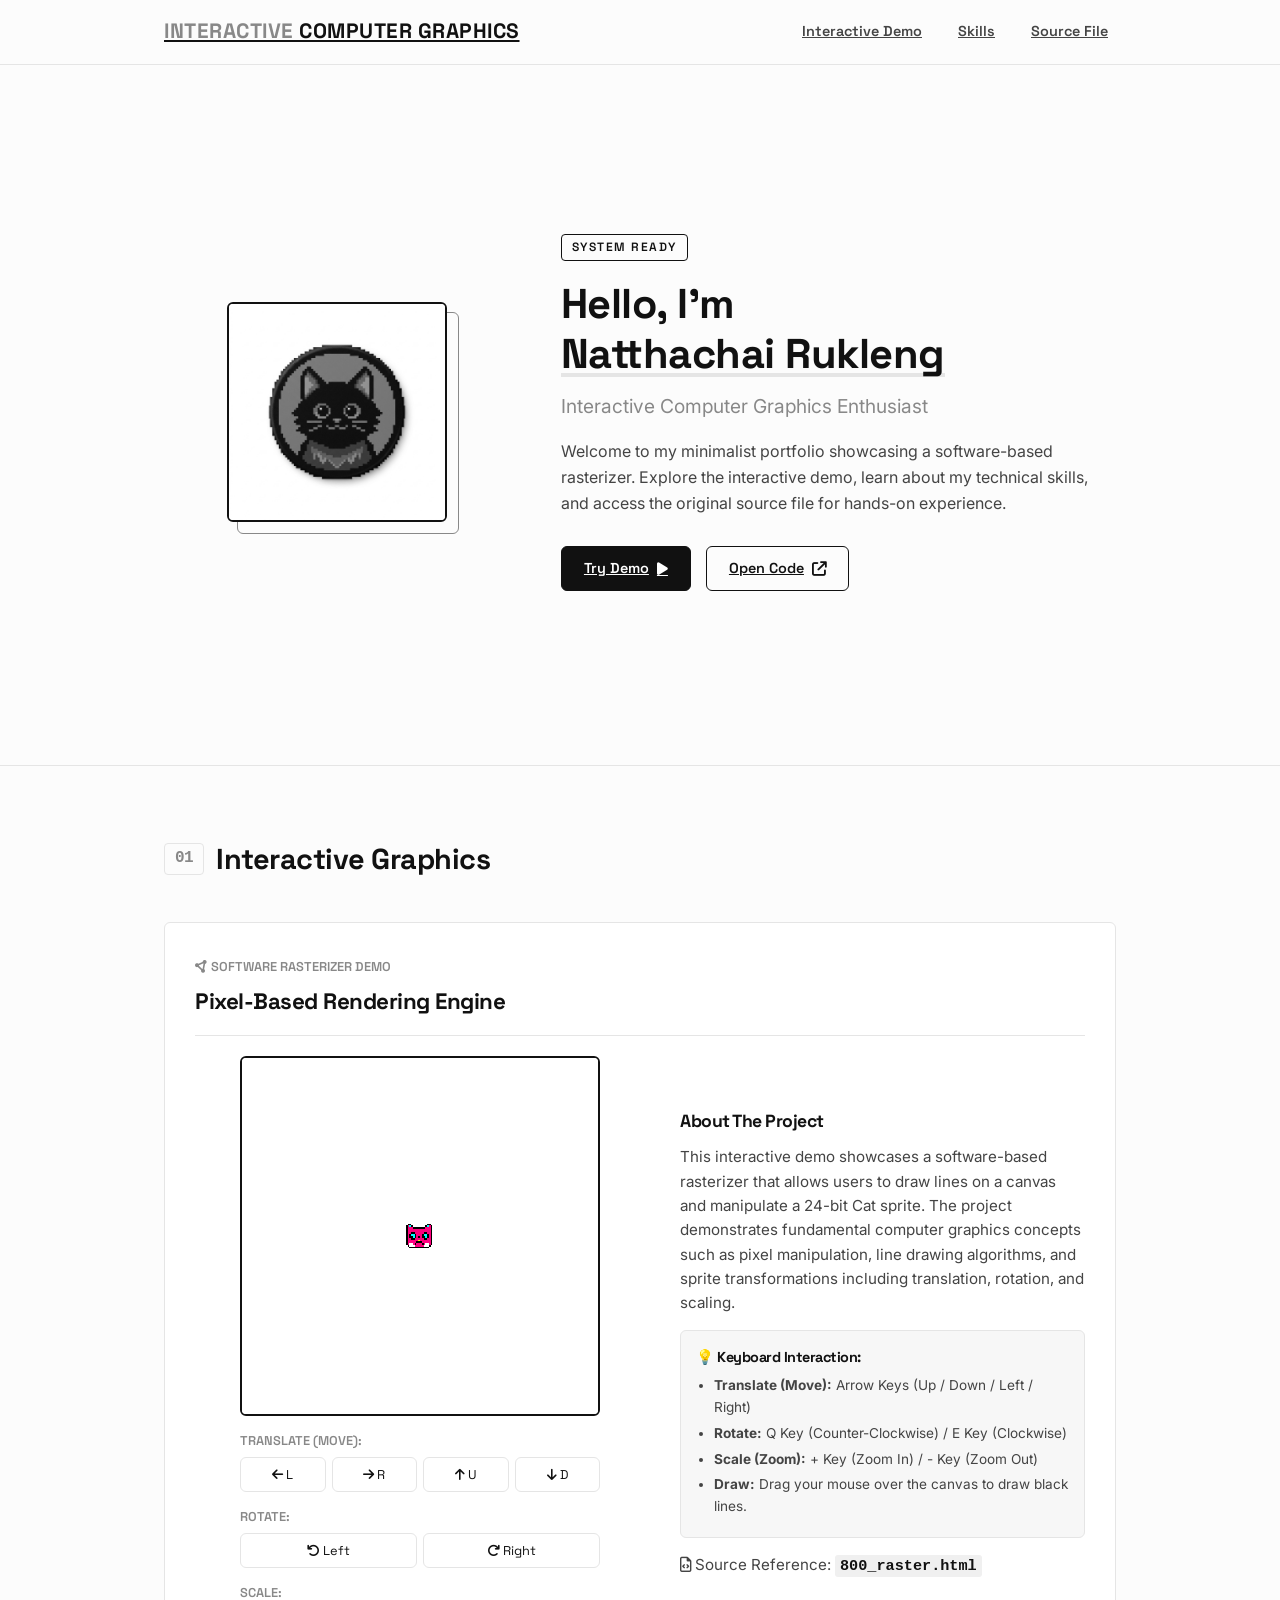
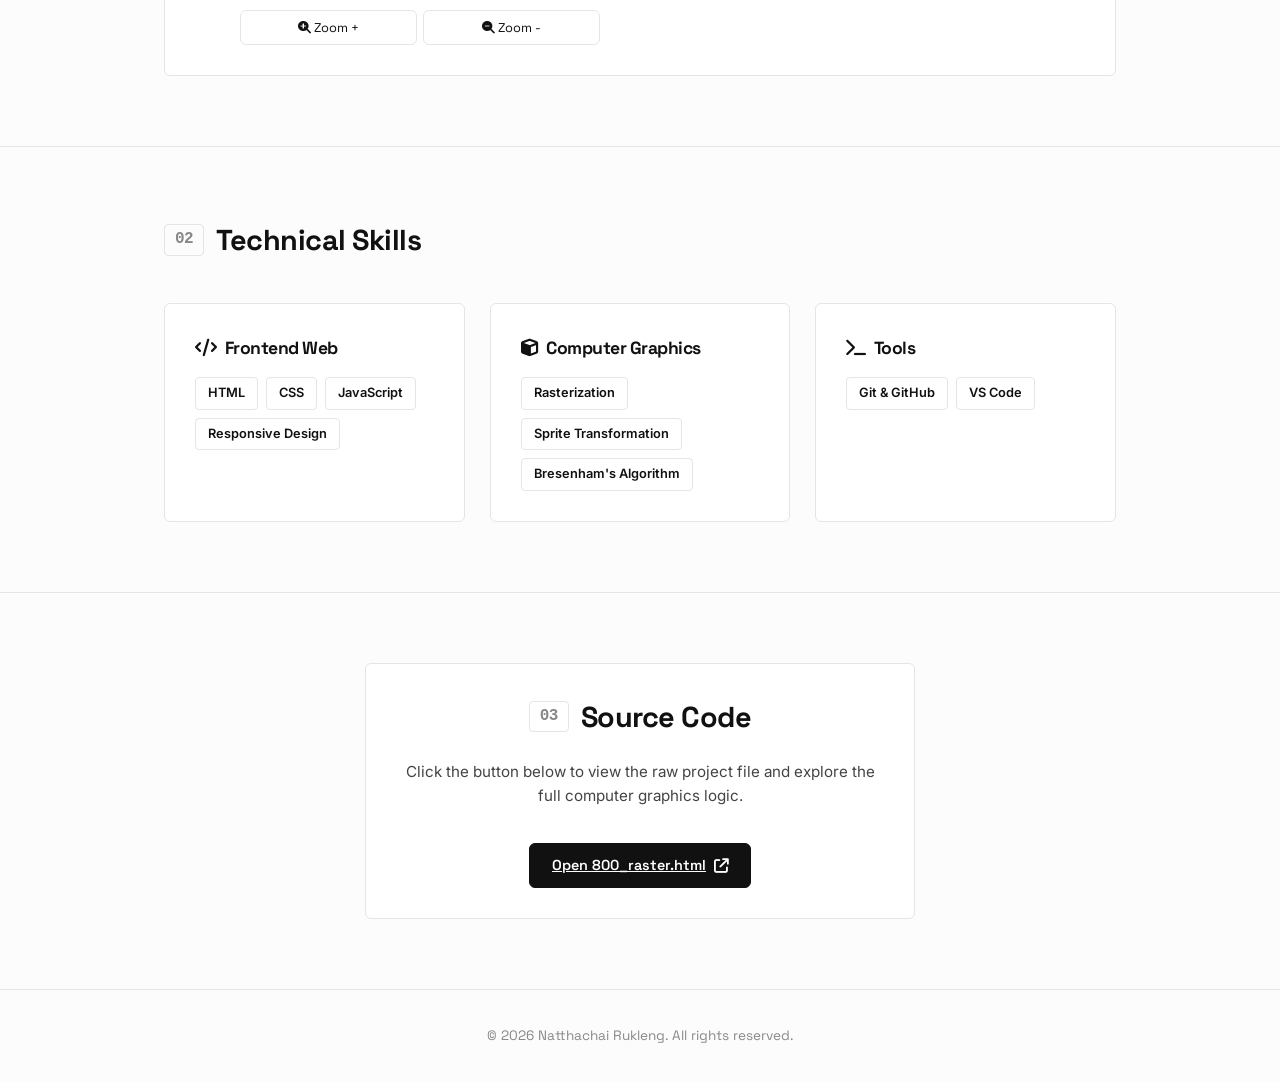
==== index.html @ 06fb6799 "Add files via upload" ====
<!DOCTYPE html>
<html lang="en">
<head>
    <meta charset="UTF-8">
    <meta name="viewport" content="width=device-width, initial-scale=1.0">
    <title>Minimalist Graphics Showcase</title>
    
    <!-- 1. ดึงฟอนต์สไตล์โมเดิร์น เรียบหรู (Space Grotesk และ Inter) -->
    <link rel="preconnect" href="https://fonts.googleapis.com">
    <link rel="preconnect" href="https://fonts.gstatic.com" crossorigin>
    <link href="https://fonts.googleapis.com/css2?family=Space+Grotesk:wght@400;600;700&family=Inter:wght@300;400;600&display=swap" rel="stylesheet">
    
    <!-- 2. ดึงไอคอนจาก Font Awesome -->
    <link rel="stylesheet" href="https://cdnjs.cloudflare.com/ajax/libs/font-awesome/6.4.0/css/all.min.css">
    
    <!-- 3. เชื่อมโยงไฟล์ตกแต่งหน้าตา (style.css) -->
    <link rel="stylesheet" href="style.css">
</head>
<body>

    <!-- ==========================================
         เมนูบาร์ด้านบน (Navigation Bar - สไตล์มินิมอลโมโนโทน)
         ========================================== -->
    <header class="navbar">
        <div class="nav-container">
            <a href="#" class="logo"><span class="logo-accent">INTERACTIVE </span>COMPUTER GRAPHICS</a>
            <nav class="nav-links">
                <a href="#showcase">Interactive Demo</a>
                <a href="#skills">Skills</a>
                <a href="#project-source">Source File</a>
            </nav>
        </div>
    </header>

    <!-- ==========================================
         ส่วนแนะนำตัว (Hero Section - สไตล์โมโนโทนคลีน)
         ========================================== -->
    <section class="hero-section">
        <div class="hero-container">
            <!-- ส่วนรูปภาพโปรไฟล์แมวดำ -->
            <div class="hero-image-wrapper">
                <img src="avatar.jpg" alt="Black Cat Profile Avatar" class="hero-avatar">
                <div class="avatar-ring"></div>
            </div>
            
            <!-- ข้อความแนะนำตัวภาษาอังกฤษ -->
            <div class="hero-content">
                <span class="hero-tag">System Ready</span>
                <h1 class="hero-title">Hello, I'm <span class="text-highlight">Natthachai Rukleng</span></h1>
                <p class="hero-subtitle">Interactive Computer Graphics Enthusiast</p>
                <p class="hero-desc">
                    Welcome to my minimalist portfolio showcasing a software-based rasterizer. Explore the interactive demo, learn about my technical skills, and access the original source file for hands-on experience.
                </p>
                <div class="hero-actions">
                    <a href="#showcase" class="btn btn-primary">Try Demo <i class="fa-solid fa-play"></i></a>
                    <!-- ปุ่มกดเปิดโค้ดดิบ 800_raster.html -->
                    <a href="800_raster.html" target="_blank" class="btn btn-secondary">Open Code <i class="fa-solid fa-arrow-up-right-from-square"></i></a>
                </div>
            </div>
        </div>
    </section>

    <!-- ==========================================
         ส่วนโชว์เคสโปรเจกต์ (Showcase Section)
         * แสดงเดโมและการควมคุมวาดเส้น/หมุนขยายแมว *
         ========================================== -->
    <section id="showcase" class="section border-top">
        <div class="container">
            <h2 class="section-title"><span class="number-badge">01</span> Interactive Graphics</h2>
            
            <div class="showcase-container card-monotone">
                <div class="showcase-header">
                    <span class="showcase-badge"><i class="fa-solid fa-circle-nodes"></i> Software Rasterizer Demo</span>
                    <h3 class="showcase-title">Pixel-Based Rendering Engine</h3>
                </div>
                
                <div class="showcase-grid">
                    <!-- แคนวาสแสดงผลการวาด -->
                    <div class="canvas-wrapper">
                        <canvas id="showcase-canvas" width="200" height="200"></canvas>
                        
                        <!-- แถบปุ่มควบคุมการทำงาน (Translate, Rotate, Scale) -->
                        <div class="canvas-controls">
                            <!-- ปุ่มการทำ Translation (เคลื่อนย้าย X, Y) -->
                            <div class="control-group">
                                <span class="control-label">Translate (Move):</span>
                                <div class="btn-row">
                                    <button id="btn-move-left" class="btn-control" title="Move Left"><i class="fa-solid fa-arrow-left"></i> L</button>
                                    <button id="btn-move-right" class="btn-control" title="Move Right"><i class="fa-solid fa-arrow-right"></i> R</button>
                                    <button id="btn-move-up" class="btn-control" title="Move Up"><i class="fa-solid fa-arrow-up"></i> U</button>
                                    <button id="btn-move-down" class="btn-control" title="Move Down"><i class="fa-solid fa-arrow-down"></i> D</button>
                                </div>
                            </div>
                            
                            <!-- ปุ่มการทำ Rotation (หมุน) -->
                            <div class="control-group">
                                <span class="control-label">Rotate:</span>
                                <div class="btn-row">
                                    <button id="btn-rotate-left" class="btn-control" title="Rotate Left"><i class="fa-solid fa-arrow-rotate-left"></i> Left</button>
                                    <button id="btn-rotate-right" class="btn-control" title="Rotate Right"><i class="fa-solid fa-arrow-rotate-right"></i> Right</button>
                                </div>
                            </div>
                            
                            <!-- ปุ่มการทำ Scaling (ย่อ-ขยาย) -->
                            <div class="control-group">
                                <span class="control-label">Scale:</span>
                                <div class="btn-row">
                                    <button id="btn-zoom-in" class="btn-control" title="Zoom In"><i class="fa-solid fa-magnifying-glass-plus"></i> Zoom +</button>
                                    <button id="btn-zoom-out" class="btn-control" title="Zoom Out"><i class="fa-solid fa-magnifying-glass-minus"></i> Zoom -</button>
                                </div>
                            </div>
                        </div>
                    </div>
                    
                    <!-- ส่วนอธิบายข้อมูลทางเทคนิคภาษาอังกฤษ -->
                    <div class="showcase-info">
                        <h4>About The Project</h4>
                        <p>
                            This interactive demo showcases a software-based rasterizer that allows users to draw lines on a canvas and manipulate a 24-bit Cat sprite. The project demonstrates fundamental computer graphics concepts such as pixel manipulation, line drawing algorithms, and sprite transformations including translation, rotation, and scaling.
                        </p>
                        
                        <div class="control-instructions card-instructions">
                            <h5>💡 Keyboard Interaction:</h5>
                            <ul>
                                <li><strong>Translate (Move):</strong> Arrow Keys (Up / Down / Left / Right)</li>
                                <li><strong>Rotate:</strong> Q Key (Counter-Clockwise) / E Key (Clockwise)</li>
                                <li><strong>Scale (Zoom):</strong> + Key (Zoom In) / - Key (Zoom Out)</li>
                                <li><strong>Draw:</strong> Drag your mouse over the canvas to draw black lines.</li>
                            </ul>
                        </div>
                        
                        <div class="file-reference">
                            <p><i class="fa-regular fa-file-code"></i> Source Reference: <code>800_raster.html</code></p>
                        </div>
                    </div>
                </div>
            </div>
        </div>
    </section>

    <!-- ==========================================
         ส่วนรายการทักษะกราฟิกและฟรอนต์เอนด์ (Skills Section)
         ========================================== -->
    <section id="skills" class="section border-top">
        <div class="container">
            <h2 class="section-title"><span class="number-badge">02</span> Technical Skills</h2>
            <div class="skills-grid">
                
                <div class="skills-category card-monotone">
                    <h3 class="category-title"><i class="fa-solid fa-code"></i> Frontend Web</h3>
                    <div class="tags-container">
                        <span class="tag">HTML</span>
                        <span class="tag">CSS</span>
                        <span class="tag">JavaScript</span>
                        <span class="tag">Responsive Design</span>
                    </div>
                </div>
                
                <div class="skills-category card-monotone">
                    <h3 class="category-title"><i class="fa-solid fa-cube"></i> Computer Graphics</h3>
                    <div class="tags-container">
                        <span class="tag">Rasterization</span>
                        <span class="tag">Sprite Transformation</span>
                        <span class="tag">Bresenham's Algorithm</span>
                    </div>
                </div>
                
                <div class="skills-category card-monotone">
                    <h3 class="category-title"><i class="fa-solid fa-terminal"></i> Tools</h3>
                    <div class="tags-container">
                        <span class="tag">Git & GitHub</span>
                        <span class="tag">VS Code</span>
                    </div>
                </div>
                
            </div>
        </div>
    </section>

    <!-- ==========================================
         ส่วนลิงก์เปิดไฟล์โปรเจกต์ดั้งเดิม (Project Source Section)
         ========================================== -->
    <section id="project-source" class="section border-top">
        <div class="container">
            <div class="contact-box card-monotone text-center">
                <h2 class="section-title text-center" style="margin-bottom: 20px; justify-content: center;"><span class="number-badge">03</span> Source Code</h2>
                <p class="contact-subtitle text-center">
                    Click the button below to view the raw project file and explore the full computer graphics logic.
                </p>
                <!-- ปุ่มกดนำทางไปยังไฟล์ 800_raster.html ดั้งเดิม -->
                <a href="800_raster.html" target="_blank" class="btn btn-primary" style="display: inline-flex; width: auto; margin-top: 10px;">
                    Open 800_raster.html <i class="fa-solid fa-arrow-up-right-from-square"></i>
                </a>
            </div>
        </div>
    </section>

    <!-- ==========================================
         ส่วนท้ายเว็บ (Footer)
         ========================================== -->
    <footer>
        <div class="container">
            <p>&copy; 2026 Natthachai Rukleng. All rights reserved.</p>
        </div>
    </footer>

    <!-- ==========================================
         โค้ดระบบเรนเดอร์พิกเซล (จาก 800_raster.html ดั้งเดิม)
         ========================================== -->
    <script>
        const canvas = document.getElementById('showcase-canvas');
        const ctx = canvas.getContext('2d');
        const imageData = ctx.createImageData(canvas.width, canvas.height);
        const pixels = imageData.data; // Array of color [R,G,B,A, R,G,B,A, ...]
        
        // ตัวแปรเก็บพิกัดตำแหน่ง (Translation), องศา (Rotation), สเกล (Scale) ของรูปแมว
        let posX = 100;
        let posY = 100;
        let degree = 0;
        let scale = 1.0;
        
        function putPixel(x, y, r, g, b, a = 255) {
            if (x < 0 || x >= canvas.width || y < 0 || y >= canvas.height) return;
            const idx = (y * canvas.width + x) * 4;
            pixels[idx]     = r;
            pixels[idx + 1] = g;
            pixels[idx + 2] = b;
            pixels[idx + 3] = a;
        }
        
        function drawLine(x1, y1, x2, y2, r, g, b, a = 255) {
            const dx = Math.abs(x2 - x1);
            const dy = Math.abs(y2 - y1);
            
            if (dx > dy) {
                const m = (y2 - y1) / (x2 - x1);
                const c = y1 - m * x1;
                for (let x = Math.min(x1, x2); x <= Math.max(x1, x2); x++) {
                    const y = Math.round(m * x + c);
                    putPixel(x, y, r, g, b, a);
                }
            } else {
                const m = (x2 - x1) / (y2 - y1);
                const c = x1 - m * y1;
                for (let y = Math.min(y1, y2); y <= Math.max(y1, y2); y++) {
                    const x = Math.round(m * y + c);
                    putPixel(x, y, r, g, b, a);
                }
            }
        }
        
        function drawRectFilled(x1, y1, x2, y2, r, g, b, a = 255) {
            for (let y = y1; y <= y2; y++) {
                for (let x = x1; x <= x2; x++) {
                    putPixel(x, y, r, g, b, a);
                }
            }
        }
        
        function drawSprite24Bit(sprite, x, y, degree, scaleX, scaleY) {
            const H = sprite.length;
            if (H === 0) return;
            const W = sprite[0].length;
            
            if (Math.abs(scaleX) < 0.01) scaleX = 0.01;
            if (Math.abs(scaleY) < 0.01) scaleY = 0.01;
            
            const rad = degree * Math.PI / 180;
            const cos = Math.cos(rad);
            const sin = Math.sin(rad);
            
            const corners = [
                { cx: -W / 2, cy: -H / 2 },
                { cx: W / 2, cy: -H / 2 },
                { cx: W / 2, cy: H / 2 },
                { cx: -W / 2, cy: H / 2 }
            ];
            
            let minX = Infinity, maxX = -Infinity;
            let minY = Infinity, maxY = -Infinity;
            
            for (const corner of corners) {
                const rx = corner.cx * cos - corner.cy * sin;
                const ry = corner.cx * sin + corner.cy * cos;
                const dx = rx * scaleX;
                const dy = ry * scaleY;
                
                if (dx < minX) minX = dx;
                if (dx > maxX) maxX = dx;
                if (dy < minY) minY = dy;
                if (dy > maxY) maxY = dy;
            }
            
            const startX = Math.floor(minX);
            const endX = Math.ceil(maxX);
            const startY = Math.floor(minY);
            const endY = Math.ceil(maxY);
            
            for (let dy = startY; dy <= endY; dy++) {
                for (let dx = startX; dx <= endX; dx++) {
                    const rx = dx / scaleX;
                    const ry = dy / scaleY;
                    
                    const cX = rx * cos + ry * sin;
                    const cY = -rx * sin + ry * cos;
                    
                    const i = Math.floor(cX + W / 2);
                    const j = Math.floor(cY + H / 2);
                    
                    if (i >= 0 && i < W && j >= 0 && j < H) {
                        const color = sprite[j][i];
                        if (color !== null && color !== undefined) {
                            const r = (color >> 16) & 255;
                            const g = (color >> 8) & 255;
                            const b = color & 255;
                            putPixel(Math.round(x + dx), Math.round(y + dy), r, g, b);
                        }
                    }
                }
            }
        }
        
        const catSprite24bit = [
            [null, null, null, null, null, null, null, null, null, null, null, null, null, null, null, null],
            [null, 0x000000, 0x000000, null, null, null, null, null, null, null, null, null, 0x000000, 0x000000, null, null],
            [0x000000, 0xff007f, 0x00ffff, 0x000000, null, null, null, null, null, null, null, 0x000000, 0x00ffff, 0xff007f, 0x000000, null],
            [0x000000, 0xff007f, 0xff007f, 0xff007f, 0x000000, 0x000000, 0x000000, 0x000000, 0x000000, 0x000000, 0x000000, 0xff007f, 0xff007f, 0xff007f, 0x000000, null],
            [0x000000, 0xff007f, 0xff007f, 0xff007f, 0xff007f, 0xff007f, 0xff007f, 0xff007f, 0xff007f, 0xff007f, 0xff007f, 0xff007f, 0xff007f, 0xff007f, 0x000000, null],
            [0x000000, 0xff007f, 0xff007f, 0xff007f, 0xff007f, 0xff007f, 0xff007f, 0xff007f, 0xff007f, 0xff007f, 0xff007f, 0xff007f, 0xff007f, 0xff007f, 0x000000, null],
            [0x000000, 0xff007f, 0xff007f, 0x000000, 0x000000, 0xff007f, 0xff007f, 0xff007f, 0xff007f, 0xff007f, 0x000000, 0x000000, 0xff007f, 0xff007f, 0x000000, null],
            [0x000000, 0xff007f, 0x000000, 0x00ffff, 0x00ffff, 0x000000, 0xff007f, 0xff007f, 0xff007f, 0x000000, 0x00ffff, 0x00ffff, 0x000000, 0xff007f, 0x000000, null],
            [0x000000, 0xff007f, 0x000000, 0x000000, 0x00ffff, 0x000000, 0xff007f, 0x000000, 0xff007f, 0x000000, 0x000000, 0x00ffff, 0x000000, 0xff007f, 0x000000, null],
            [0x000000, 0xff007f, 0xff007f, 0x000000, 0x000000, 0xff007f, 0xff007f, 0xff007f, 0xff007f, 0xff007f, 0x000000, 0x000000, 0xff007f, 0xff007f, 0x000000, null],
            [0x000000, 0xff007f, 0xff007f, 0xff007f, 0xff007f, 0xff007f, 0xff007f, 0xffff00, 0xff007f, 0xff007f, 0xff007f, 0xff007f, 0xff007f, 0xff007f, 0x000000, null],
            [0x000000, 0xff007f, 0xff007f, 0xff007f, 0xff007f, 0xff007f, 0x000000, 0x000000, 0x000000, 0xff007f, 0xff007f, 0xff007f, 0xff007f, 0xff007f, 0x000000, null],
            [0x000000, 0xff007f, 0xffffff, 0xffffff, 0xff007f, 0x000000, 0xff007f, 0xff007f, 0xff007f, 0x000000, 0xff007f, 0xffffff, 0xffffff, 0xff007f, 0x000000, null],
            [null, 0x000000, 0xffffff, 0xffffff, 0xffffff, 0xff007f, 0xff007f, 0xff007f, 0xff007f, 0xff007f, 0xffffff, 0xffffff, 0xffffff, 0x000000, null, null],
            [null, null, 0x000000, 0x000000, 0x000000, 0x000000, 0x000000, 0x000000, 0x000000, 0x000000, 0x000000, 0x000000, 0x000000, null, null, null],
            [null, null, null, null, null, null, null, null, null, null, null, null, null, null, null, null]
        ];
        
        function animate() {
            // เคลียร์แคนวาสเป็นสีขาวเหมือนต้นฉบับ
            drawRectFilled(0, 0, canvas.width - 1, canvas.height - 1, 255, 255, 255);
            // วาดรูปแมว Nyan Cat ด้วยตำแหน่ง (posX, posY), มุมหมุน (degree), และสเกล (scale)
            drawSprite24Bit(catSprite24bit, posX, posY, degree, scale, scale);
            ctx.putImageData(imageData, 0, 0);
            requestAnimationFrame(animate);
        }
        
        animate();
        
        // ระบบวาดพิกเซลด้วยการคลิกลากเมาส์
        let isDragging = false;
        let previousX = 0;
        let previousY = 0;
        
        function toScaledMousePos(clientX, clientY) {
            const rect = canvas.getBoundingClientRect();
            const scaleX = canvas.width / rect.width;
            const scaleY = canvas.height / rect.height;
            return {
                x: Math.floor((clientX - rect.left) * scaleX),
                y: Math.floor((clientY - rect.top) * scaleY)
            };
        }
        
        canvas.addEventListener('mousedown', (event) => {
            isDragging = true;
            const { x, y } = toScaledMousePos(event.clientX, event.clientY);
            previousX = x;
            previousY = y;
        });
        
        window.addEventListener('mouseup', () => {
            isDragging = false;
        });
        
        canvas.addEventListener('mousemove', (event) => {
            if (!isDragging) return;
            const { x, y } = toScaledMousePos(event.clientX, event.clientY);
            
            drawLine(previousX, previousY, x, y, 0, 0, 0);
            putPixel(x, y, 0, 0, 0);
            
            previousX = x;
            previousY = y;
        });
        
        // ==========================================
        // 1. ระบบควบคุมผ่านปุ่มกดหน้าจอ (Button Listeners)
        // ==========================================
        
        // Translate (Move)
        document.getElementById('btn-move-left').addEventListener('click', () => { posX -= 5; });
        document.getElementById('btn-move-right').addEventListener('click', () => { posX += 5; });
        document.getElementById('btn-move-up').addEventListener('click', () => { posY -= 5; });
        document.getElementById('btn-move-down').addEventListener('click', () => { posY += 5; });
        
        // Rotate
        document.getElementById('btn-rotate-left').addEventListener('click', () => { degree -= 15; });
        document.getElementById('btn-rotate-right').addEventListener('click', () => { degree += 15; });
        
        // Scale
        document.getElementById('btn-zoom-in').addEventListener('click', () => { scale = Math.min(3.0, scale + 0.15); });
        document.getElementById('btn-zoom-out').addEventListener('click', () => { scale = Math.max(0.3, scale - 0.15); });

        // ==========================================
        // 2. ระบบควบคุมผ่านคีย์บอร์ดตามสั่ง (Keyboard Interaction)
        // ==========================================
        window.addEventListener('keydown', (event) => {
            // ป้องกันบราว์เซอร์เลื่อนหน้าจอเวลาใช้ปุ่มลูกศร (Arrow Keys)
            if(["Space", "ArrowUp", "ArrowDown", "ArrowLeft", "ArrowRight"].indexOf(event.code) > -1) {
                event.preventDefault();
            }
            
            switch(event.key) {
                // Translation (Move)
                case "ArrowLeft":
                case "a":
                case "A":
                    posX -= 5;
                    break;
                case "ArrowRight":
                case "d":
                case "D":
                    posX += 5;
                    break;
                case "ArrowUp":
                case "w":
                case "W":
                    posY -= 5;
                    break;
                case "ArrowDown":
                case "s":
                case "S":
                    posY += 5;
                    break;
                
                // Rotation (Q = Counter-clockwise, E = Clockwise)
                case "q":
                case "Q":
                    degree -= 15;
                    break;
                case "e":
                case "E":
                    degree += 15;
                    break;
                
                // Scaling (Plus key = Zoom In, Minus key = Zoom Out)
                case "+":
                case "=":
                    scale = Math.min(3.0, scale + 0.15);
                    break;
                case "-":
                case "_":
                    scale = Math.max(0.3, scale - 0.15);
                    break;
            }
        });
    </script>

</body>
</html>
---- style.css ----
/* ==========================================================================
   Minimalist Monotone Theme - CSS ตกแต่งเว็บไซต์สถาปัตยกรรมขาว-ดำ ขรึม เท่ คลีน
   ========================================================================== */

:root {
    /* โทนสีโมโนโทนหลัก (ขาว, เทา, ดำ) */
    --bg-main: #fcfcfc;       /* พื้นหลังขาวสว่างเรียบหรู */
    --bg-card: #ffffff;       /* พื้นหลังการ์ดขาวล้วน */
    --bg-navbar: rgba(252, 252, 252, 0.95);
    
    /* โทนสีความเปรียบต่างสูง (High Contrast Monotone) */
    --color-black: #111111;    /* สีดำสนิท */
    --color-dark-gray: #444444;/* สีเทาเข้มสำหรับเนื้อหาทั่วไป */
    --color-gray: #888888;     /* สีเทากลาง */
    --color-light-gray: #e5e5e5;/* สีเทาอ่อนสำหรับเส้นขอบคั่น */
    
    /* รายละเอียดความโค้งของปุ่มและการ์ด (เรียบเท่และคม) */
    --border-radius: 6px;      /* ลดความมนลงเพื่อเน้นความโมเดิร์นแข็งแกร่ง */
    --transition-speed: 0.2s;  /* การตอบสนองแอนิเมชันที่ฉับไว */
}

/* ==========================================================================
   สไตล์พื้นฐานของหน้าเว็บ (Base Reset)
   ========================================================================== */
* {
    margin: 0;
    padding: 0;
    box-sizing: border-box;
}

html {
    scroll-behavior: smooth;
}

body {
    background-color: var(--bg-main);
    color: var(--color-dark-gray);
    font-family: 'Inter', sans-serif;
    line-height: 1.6;
    overflow-x: hidden;
}

/* แถบเลื่อนด้านข้างสไตล์โมโนโทน */
::-webkit-scrollbar {
    width: 6px;
}
::-webkit-scrollbar-track {
    background: var(--bg-main);
}
::-webkit-scrollbar-thumb {
    background: var(--color-light-gray);
    border-radius: 3px;
}
::-webkit-scrollbar-thumb:hover {
    background: var(--color-black);
}

.container {
    width: 100%;
    max-width: 1000px; /* จำกัดความกว้างเพื่อให้อ่านง่ายสไตล์สวิตช์มินิมอล */
    margin: 0 auto;
    padding: 0 24px;
}

/* ==========================================================================
   หัวข้อหลักของหน้าเว็บ (Typography)
   ========================================================================== */
h1, h2, h3, h4, h5, h6 {
    font-family: 'Space Grotesk', sans-serif; /* ฟอนต์หัวข้อสไตล์โมเดิร์นเรขาคณิต */
    color: var(--color-black);
    font-weight: 700;
    letter-spacing: -0.5px;
}

.text-highlight {
    color: var(--color-black);
    text-shadow: 0 0 1px rgba(0, 0, 0, 0.1);
    position: relative;
    display: inline-block;
}

.text-highlight::after {
    content: '';
    position: absolute;
    bottom: 2px;
    left: 0;
    width: 100%;
    height: 4px;
    background-color: var(--color-light-gray);
    z-index: -1;
}

/* หัวข้อบทเรียนในส่วนต่างๆ */
.section-title {
    font-size: 1.8rem;
    font-weight: 700;
    margin-bottom: 40px;
    display: flex;
    align-items: center;
    gap: 12px;
}

/* ตัวเลขนับส่วนหัวข้อ */
.number-badge {
    font-size: 1rem;
    color: var(--color-gray);
    border: 1px solid var(--color-light-gray);
    padding: 2px 10px;
    border-radius: 4px;
    font-family: monospace;
}

/* เส้นคั่นขอบที่ตัดผ่านหน้าจอ */
.border-top {
    border-top: 1px solid var(--color-light-gray);
}

/* ==========================================================================
   การ์ดสไตล์มินิมอลโมโนโทน (Monotone Cards)
   ========================================================================== */
.card-monotone {
    background-color: var(--bg-card);
    border: 1px solid var(--color-light-gray);
    border-radius: var(--border-radius);
    padding: 30px;
    transition: all var(--transition-speed) ease;
}

/* เมื่อผู้ใช้นำเมาส์ไปชี้ */
.card-monotone:hover {
    border-color: var(--color-black);
}

/* ==========================================================================
   เมนูบาร์ด้านบน (Navigation Bar)
   ========================================================================== */
.navbar {
    position: fixed;
    top: 0;
    left: 0;
    width: 100%;
    background-color: var(--bg-navbar);
    backdrop-filter: blur(8px);
    -webkit-backdrop-filter: blur(8px);
    border-bottom: 1px solid var(--color-light-gray);
    z-index: 100;
    height: 65px;
}

.nav-container {
    max-width: 1000px;
    margin: 0 auto;
    display: flex;
    justify-content: space-between;
    align-items: center;
    height: 100%;
    padding: 0 24px;
}

.logo {
    font-family: 'Space Grotesk', sans-serif;
    font-weight: 700;
    font-size: 1.3rem;
    color: var(--color-black);
    letter-spacing: 0.5px;
}

.logo-accent {
    color: var(--color-gray);
}

.nav-links {
    display: flex;
    gap: 20px;
}

.nav-links a {
    color: var(--color-dark-gray);
    font-size: 0.9rem;
    font-weight: 600;
    font-family: 'Space Grotesk', sans-serif;
    padding: 5px 8px;
    border-radius: 4px;
}

.nav-links a:hover {
    color: var(--color-black);
    background-color: #f0f0f0;
}

/* ==========================================================================
   ส่วนต้อนรับหลัก (Hero Section)
   ========================================================================== */
.hero-section {
    padding-top: 140px;
    padding-bottom: 80px;
    min-height: 85vh;
    display: flex;
    align-items: center;
}

.hero-container {
    max-width: 1000px;
    margin: 0 auto;
    display: grid;
    grid-template-columns: 1fr 1.6fr;
    gap: 50px;
    align-items: center;
    padding: 0 24px;
}

/* รูปโปรไฟล์สไตล์ Line Art ขาว-ดำ */
.hero-image-wrapper {
    position: relative;
    width: 220px;
    height: 220px;
    justify-self: center;
}

.hero-avatar {
    width: 100%;
    height: 100%;
    object-fit: cover;
    border-radius: var(--border-radius);
    border: 2px solid var(--color-black);
    background-color: #ffffff;
    filter: grayscale(100%); /* ปรับรูปถ่ายใดๆ ให้กลายเป็นโทนเทาอัตโนมัติ */
}

/* กรอบซ้อนหลังรูปภาพสร้างมิติ */
.hero-image-wrapper::before {
    content: '';
    position: absolute;
    top: 10px;
    left: 10px;
    width: 100%;
    height: 100%;
    border: 1px solid var(--color-gray);
    border-radius: var(--border-radius);
    z-index: -1;
}

.hero-content {
    display: flex;
    flex-direction: column;
    align-items: flex-start;
}

.hero-tag {
    color: var(--color-black);
    border: 1px solid var(--color-black);
    padding: 3px 10px;
    border-radius: 4px;
    font-size: 0.75rem;
    font-weight: 600;
    text-transform: uppercase;
    letter-spacing: 1.5px;
    margin-bottom: 18px;
    font-family: 'Space Grotesk', sans-serif;
}

.hero-title {
    font-size: 2.6rem;
    line-height: 1.2;
    margin-bottom: 12px;
}

.hero-subtitle {
    font-size: 1.2rem;
    color: var(--color-gray);
    margin-bottom: 18px;
}

.hero-desc {
    color: var(--color-dark-gray);
    font-size: 1rem;
    margin-bottom: 30px;
}

/* ==========================================================================
   ปุ่มกดสไตล์โมโนโทน (Invert Buttons)
   ========================================================================== */
.hero-actions {
    display: flex;
    gap: 15px;
}

.btn {
    display: inline-flex;
    align-items: center;
    gap: 8px;
    padding: 10px 22px;
    font-size: 0.9rem;
    font-weight: 600;
    border-radius: var(--border-radius);
    cursor: pointer;
    font-family: 'Space Grotesk', sans-serif;
    transition: all var(--transition-speed) ease;
    border: 1px solid var(--color-black);
}

/* ปุ่มหลัก: ดำสนิท ตัวหนังสือขาว (Hover แล้วจะสลับสีเป็นกรอบดำ ตัวหนังสือดำ) */
.btn-primary {
    background-color: var(--color-black);
    color: #ffffff;
}

.btn-primary:hover {
    background-color: transparent;
    color: var(--color-black);
    transform: translateY(-1px);
}

/* ปุ่มรอง: ขาวใส กรอบดำ (Hover แล้วจะสลับเป็นดำสนิท ตัวหนังสือขาว) */
.btn-secondary {
    background-color: transparent;
    color: var(--color-black);
}

.btn-secondary:hover {
    background-color: var(--color-black);
    color: #ffffff;
    transform: translateY(-1px);
}

.btn-block {
    display: flex;
    width: 100%;
    justify-content: center;
    padding: 12px;
}

/* ==========================================================================
   โครงสร้างทั่วไปของหัวข้อต่างๆ
   ========================================================================== */
.section {
    padding: 70px 0;
}

/* --- 01. ส่วนโชว์เคส Interactive Canvas --- */
.showcase-container {
    border: 1px solid var(--color-light-gray);
}

.showcase-header {
    margin-bottom: 20px;
    border-bottom: 1px solid var(--color-light-gray);
    padding-bottom: 15px;
}

.showcase-badge {
    display: inline-block;
    color: var(--color-gray);
    font-size: 0.8rem;
    font-weight: 600;
    text-transform: uppercase;
    font-family: 'Space Grotesk', sans-serif;
}

.showcase-title {
    font-size: 1.4rem;
    margin-top: 5px;
}

/* จัดสัดส่วน ซ้าย-ขวา */
.showcase-grid {
    display: grid;
    grid-template-columns: 1fr 0.9fr;
    gap: 35px;
    align-items: center;
}

.canvas-wrapper {
    display: flex;
    flex-direction: column;
    align-items: center;
    gap: 15px;
}

/* ตัวแคนวาส */
#showcase-canvas {
    width: 100%;
    max-width: 360px;
    aspect-ratio: 1 / 1;
    border: 2px solid var(--color-black);
    border-radius: var(--border-radius);
    background-color: #ffffff;
    cursor: crosshair;
    image-rendering: pixelated;
}

/* แผงปุ่มควบคุมการวาด/ปรับแต่งภาพ */
.canvas-controls {
    display: flex;
    flex-direction: column;
    gap: 15px;
    width: 100%;
    max-width: 360px;
}

.control-group {
    display: flex;
    flex-direction: column;
    gap: 6px;
    width: 100%;
}

.control-label {
    font-size: 0.8rem;
    font-weight: 600;
    color: var(--color-gray);
    text-transform: uppercase;
    font-family: 'Space Grotesk', sans-serif;
}

.btn-row {
    display: flex;
    gap: 6px;
    width: 100%;
}

.btn-row .btn-control {
    flex: 1;
    background-color: #ffffff;
    color: var(--color-black);
    border: 1px solid var(--color-light-gray);
    padding: 8px 10px;
    font-size: 0.8rem;
    border-radius: var(--border-radius);
    font-family: 'Space Grotesk', sans-serif;
    cursor: pointer;
    transition: all var(--transition-speed) ease;
}

.btn-row .btn-control:hover {
    background-color: var(--color-black);
    color: #ffffff;
    border-color: var(--color-black);
}

.btn-row .btn-control:active {
    transform: scale(0.97);
}

/* ส่วนคำอธิบายทางวิชาการ */
.showcase-info h4 {
    font-size: 1.1rem;
    margin-bottom: 10px;
}

.showcase-info p {
    color: var(--color-dark-gray);
    font-size: 0.95rem;
    margin-bottom: 15px;
}

/* คำอธิบายวิธีเล่นสไตล์กล่องเทอร์มินัล */
.card-instructions {
    background-color: #f7f7f7;
    border: 1px solid var(--color-light-gray);
    border-radius: var(--border-radius);
    padding: 15px;
    margin-bottom: 15px;
}

.card-instructions h5 {
    font-size: 0.9rem;
    margin-bottom: 6px;
}

.card-instructions ul {
    padding-left: 18px;
    font-size: 0.85rem;
}

.card-instructions li {
    margin-bottom: 4px;
    color: var(--color-dark-gray);
}

.file-reference {
    font-size: 0.8rem;
    color: var(--color-gray);
}

.file-reference code {
    background-color: #f0f0f0;
    color: var(--color-black);
    padding: 2px 5px;
    border-radius: 3px;
    font-family: monospace;
    font-weight: 600;
}

/* --- 02. ส่วนของทักษะ (Skills) --- */
.skills-grid {
    display: grid;
    grid-template-columns: repeat(auto-fit, minmax(280px, 1fr));
    gap: 25px;
}

.category-title {
    font-size: 1.1rem;
    margin-bottom: 15px;
    display: flex;
    align-items: center;
    gap: 8px;
}

.tags-container {
    display: flex;
    flex-wrap: wrap;
    gap: 8px;
}

/* แท็กแสดงทักษะ */
.tag {
    background-color: #ffffff;
    border: 1px solid var(--color-light-gray);
    color: var(--color-black);
    padding: 5px 12px;
    border-radius: 4px;
    font-size: 0.8rem;
    font-weight: 600;
    transition: all var(--transition-speed) ease;
}

.tag:hover {
    border-color: var(--color-black);
    background-color: #f0f0f0;
}

/* --- 03. ส่วนของแบบฟอร์มการติดต่อ (Contact) --- */
.contact-box {
    max-width: 550px;
    margin: 0 auto;
}

.contact-subtitle {
    margin-bottom: 25px;
    font-size: 0.95rem;
}

.contact-form {
    display: flex;
    flex-direction: column;
    gap: 15px;
}

.form-group {
    display: flex;
    flex-direction: column;
    gap: 6px;
}

.form-group label {
    font-family: 'Space Grotesk', sans-serif;
    font-size: 0.8rem;
    font-weight: 600;
    color: var(--color-black);
    text-transform: uppercase;
}

.form-group input, .form-group textarea {
    background-color: #ffffff;
    border: 1px solid var(--color-light-gray);
    border-radius: var(--border-radius);
    padding: 10px;
    color: var(--color-black);
    font-family: inherit;
    font-size: 0.9rem;
    transition: all 0.2s ease;
}

.form-group input:focus, .form-group textarea:focus {
    outline: none;
    border-color: var(--color-black);
}

.text-center {
    text-align: center;
}

/* ==========================================================================
   ส่วนท้ายของหน้าเว็บ (Footer)
   ========================================================================== */
footer {
    padding: 35px 0;
    border-top: 1px solid var(--color-light-gray);
    text-align: center;
    color: var(--color-gray);
    font-size: 0.85rem;
    font-family: 'Space Grotesk', sans-serif;
}

/* ==========================================================================
   การจัดวางระบบสำหรับโทรศัพท์ (Responsive Layouts)
   ========================================================================== */
@media (max-width: 992px) {
    .hero-container {
        grid-template-columns: 1fr;
        text-align: center;
        gap: 30px;
    }
    
    .hero-content {
        align-items: center;
    }
    
    .showcase-grid {
        grid-template-columns: 1fr;
        gap: 30px;
    }
    
    .navbar {
        height: auto;
        padding: 12px 0;
    }
    
    .nav-container {
        flex-direction: column;
        gap: 12px;
    }
    
    .nav-links {
        flex-wrap: wrap;
        justify-content: center;
    }
}

@media (max-width: 576px) {
    .hero-title {
        font-size: 2.2rem;
    }
    
    .hero-actions {
        flex-direction: column;
        width: 100%;
    }
    
    .btn {
        width: 100%;
        justify-content: center;
    }
    
    .section-title {
        font-size: 1.5rem;
    }
}
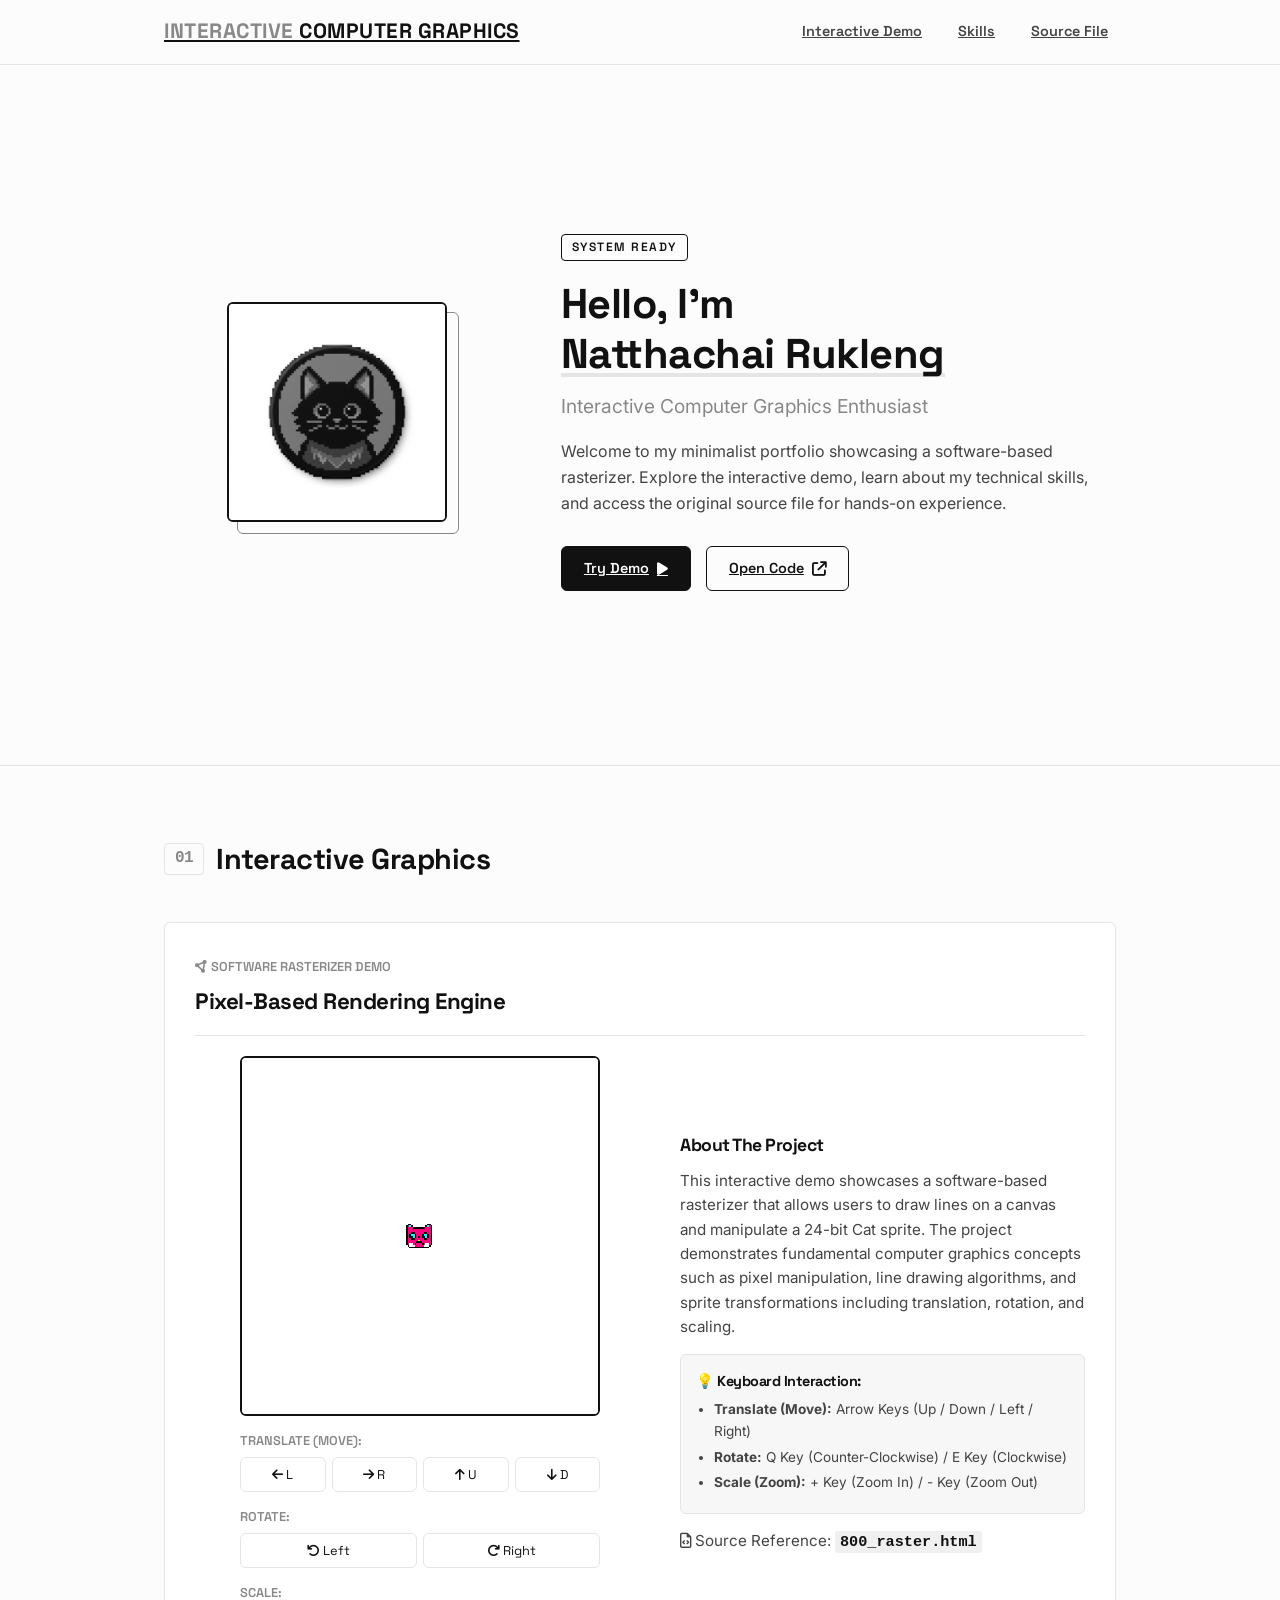
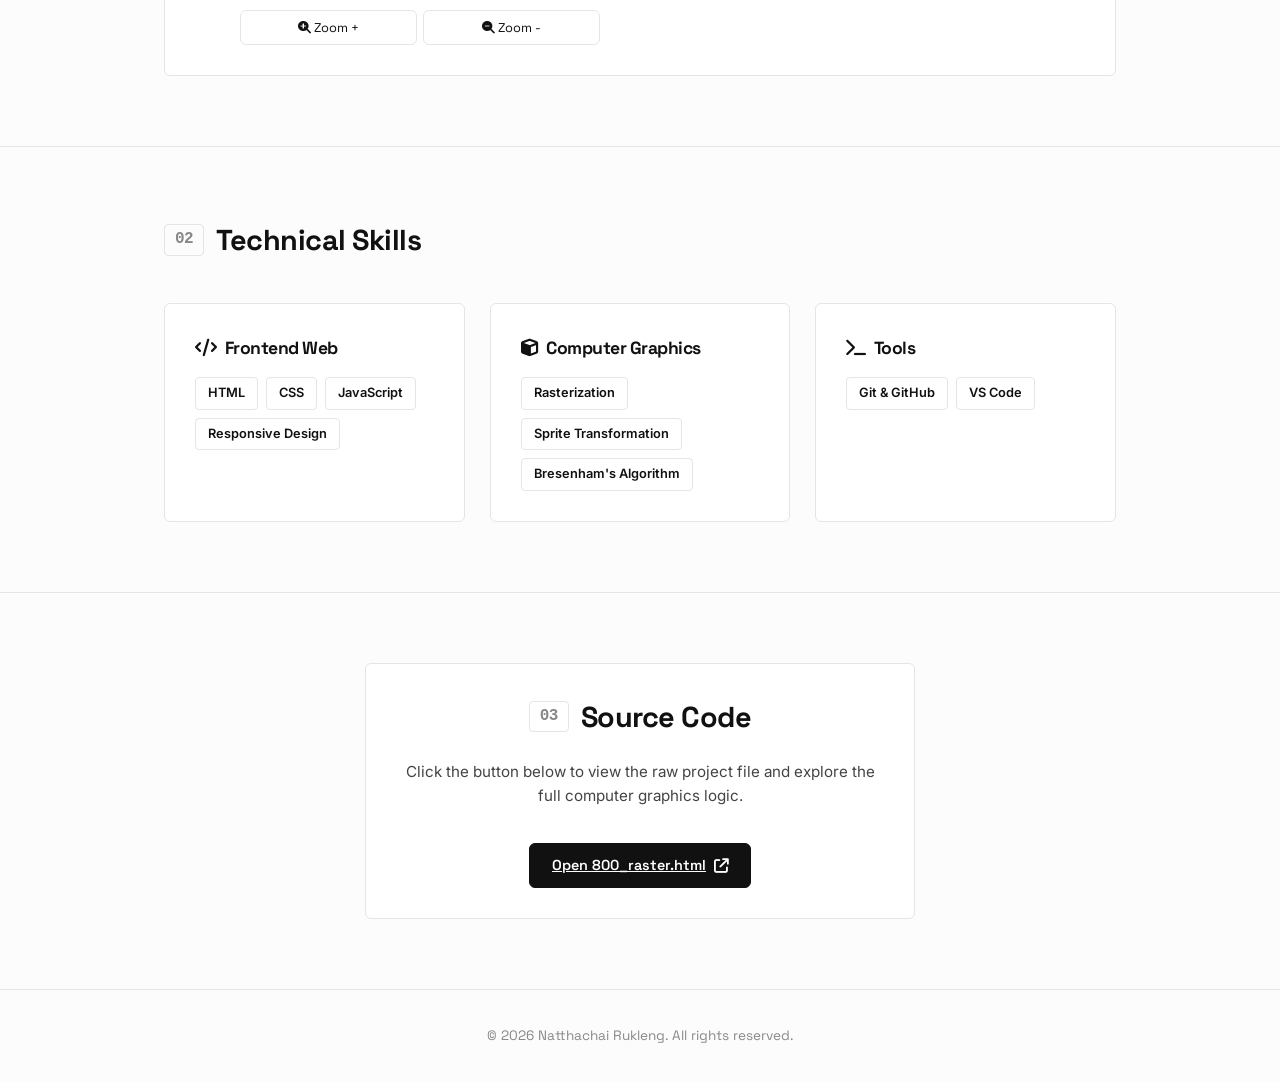
==== commit 5da1c525: "Update index.html" ====
--- a/index.html
+++ b/index.html
@@ -125,7 +125,6 @@
                                 <li><strong>Translate (Move):</strong> Arrow Keys (Up / Down / Left / Right)</li>
                                 <li><strong>Rotate:</strong> Q Key (Counter-Clockwise) / E Key (Clockwise)</li>
                                 <li><strong>Scale (Zoom):</strong> + Key (Zoom In) / - Key (Zoom Out)</li>
-                                <li><strong>Draw:</strong> Drag your mouse over the canvas to draw black lines.</li>
                             </ul>
                         </div>
                         
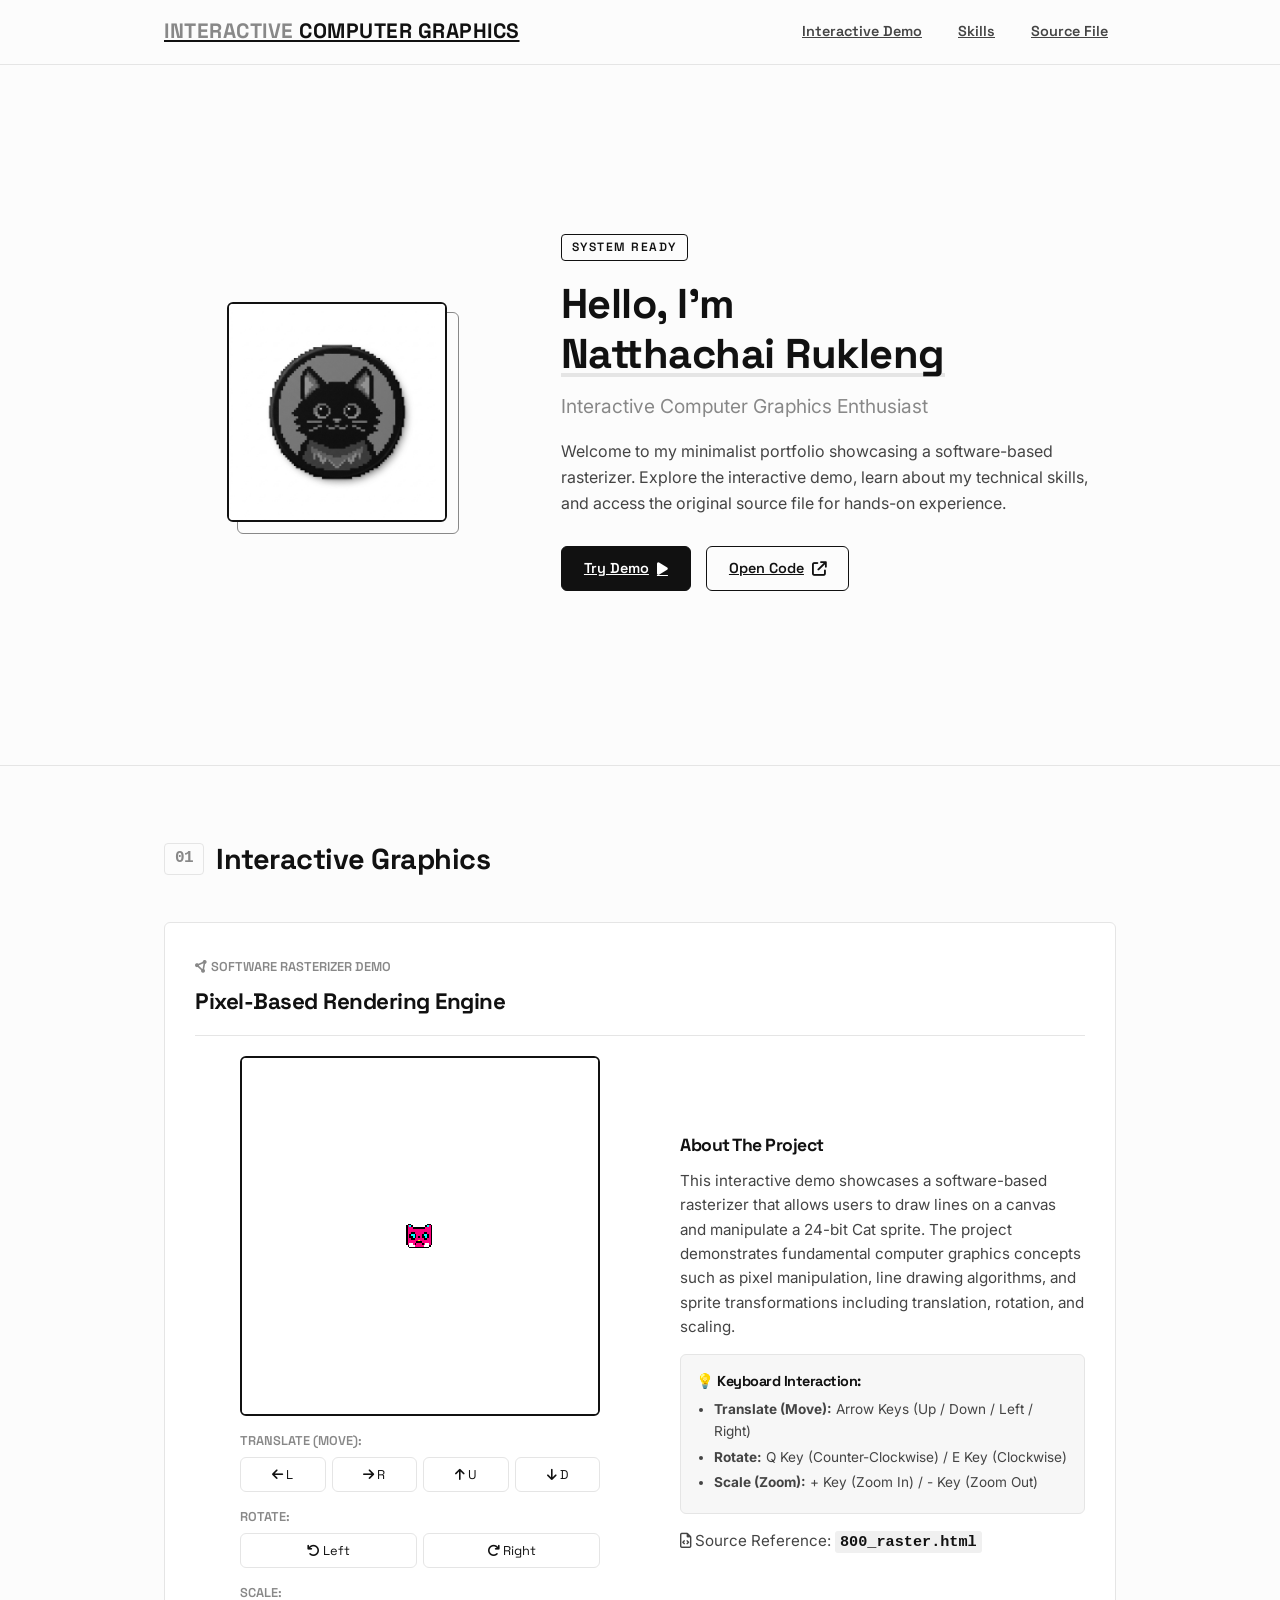
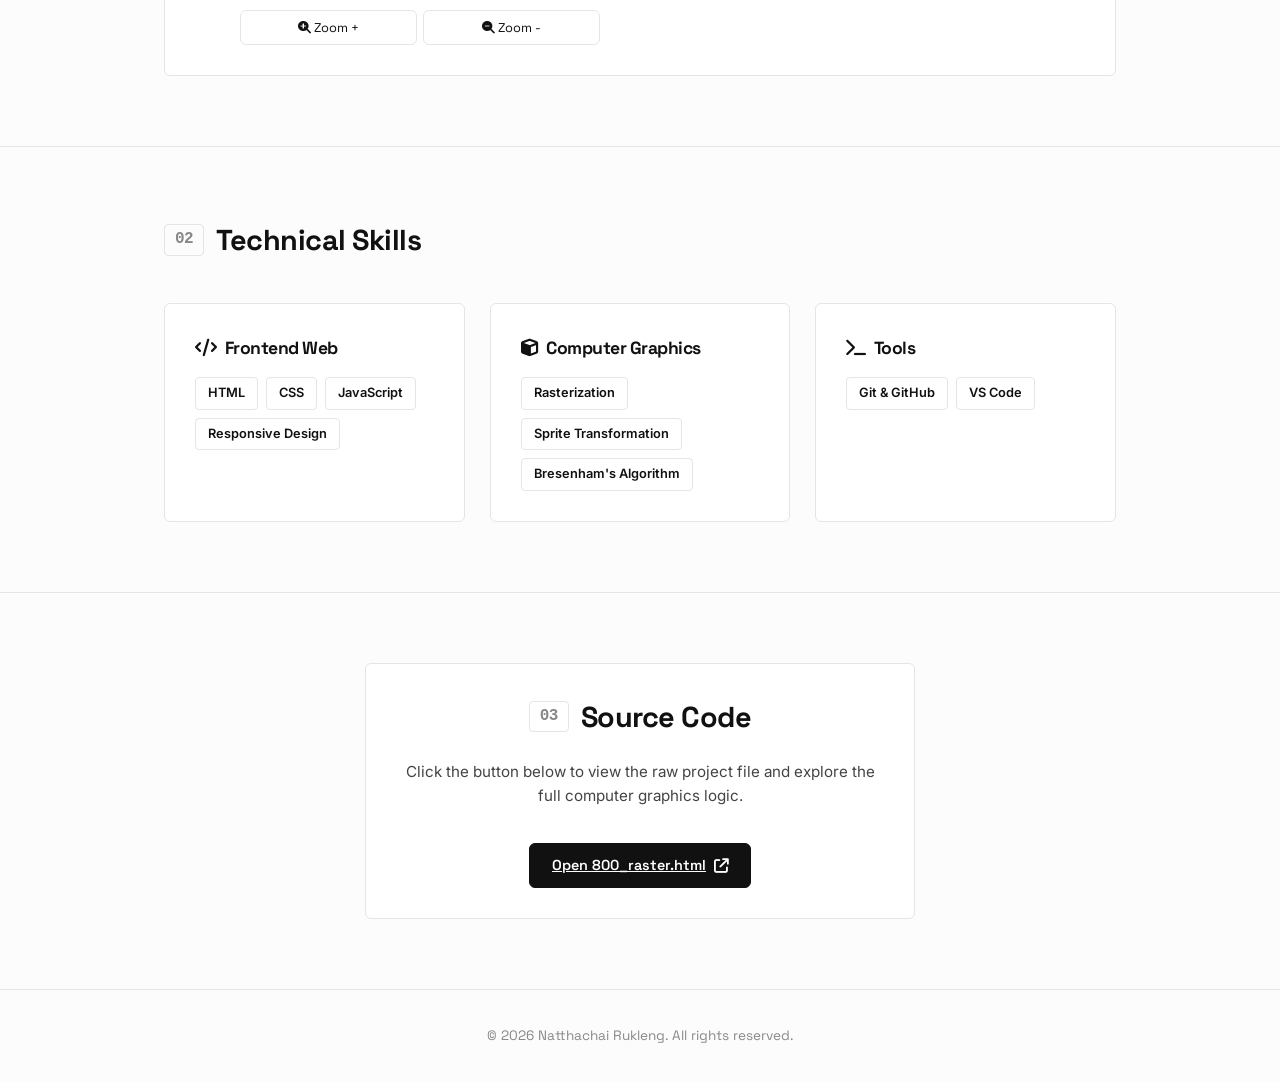
==== commit da2fe1e4: "Update index.html" ====
--- a/index.html
+++ b/index.html
@@ -3,7 +3,7 @@
 <head>
     <meta charset="UTF-8">
     <meta name="viewport" content="width=device-width, initial-scale=1.0">
-    <title>Minimalist Graphics Showcase</title>
+    <title>Interactive Computer Graphics</title>
     
     <!-- 1. ดึงฟอนต์สไตล์โมเดิร์น เรียบหรู (Space Grotesk และ Inter) -->
     <link rel="preconnect" href="https://fonts.googleapis.com">
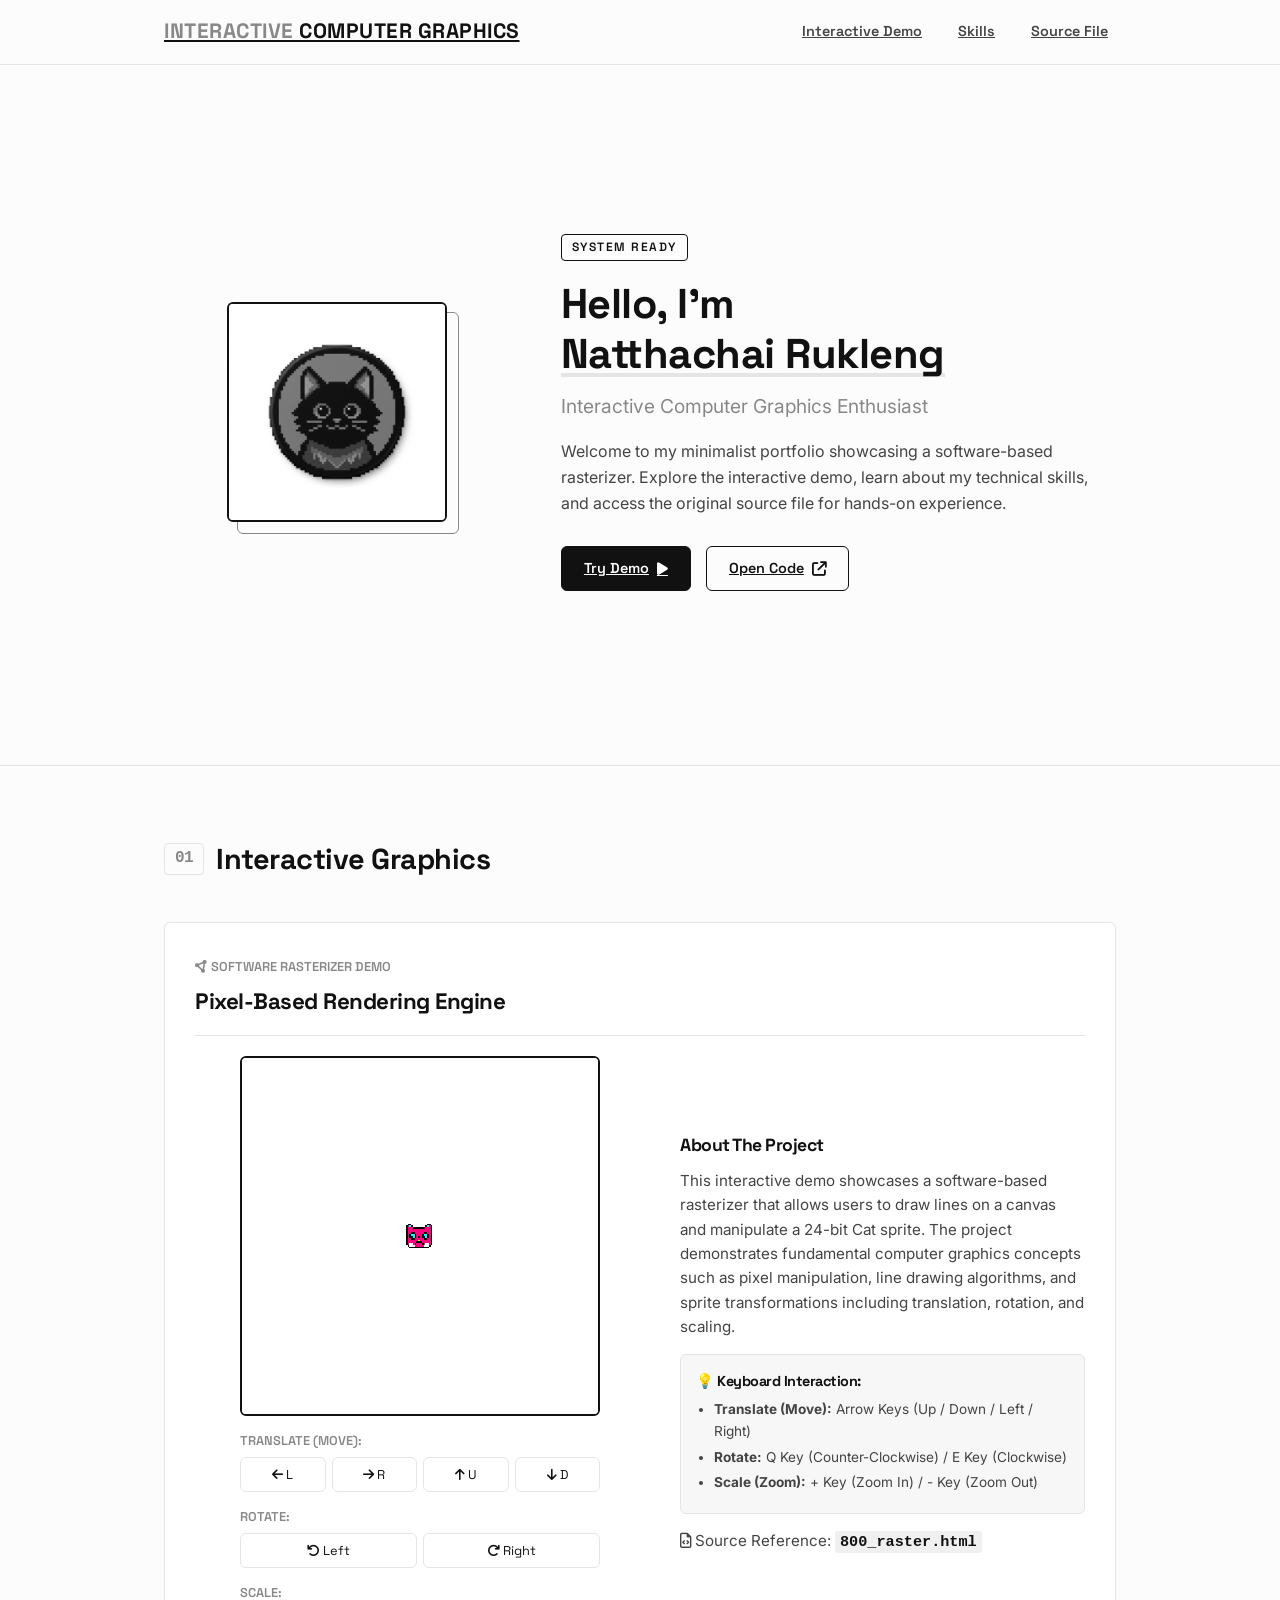
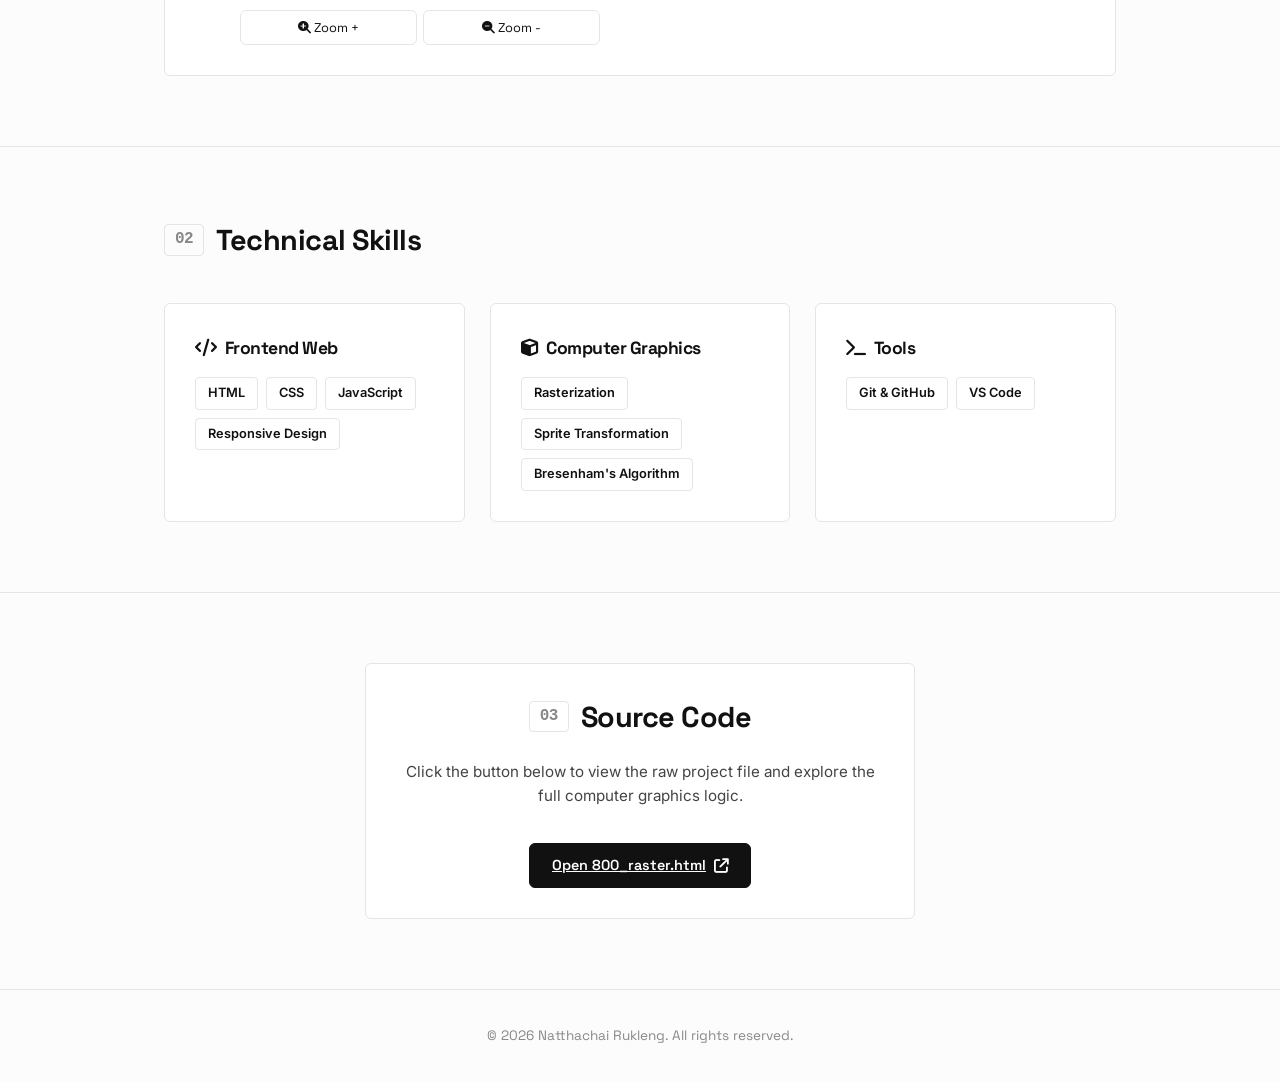
==== commit c5d109c8: "Increase maximum scale limit from 3.0 to 10.0" ====
--- a/index.html
+++ b/index.html
@@ -449,7 +449,7 @@
                 // Scaling (Plus key = Zoom In, Minus key = Zoom Out)
                 case "+":
                 case "=":
-                    scale = Math.min(3.0, scale + 0.15);
+                    scale = Math.min(10.0, scale + 0.15);
                     break;
                 case "-":
                 case "_":
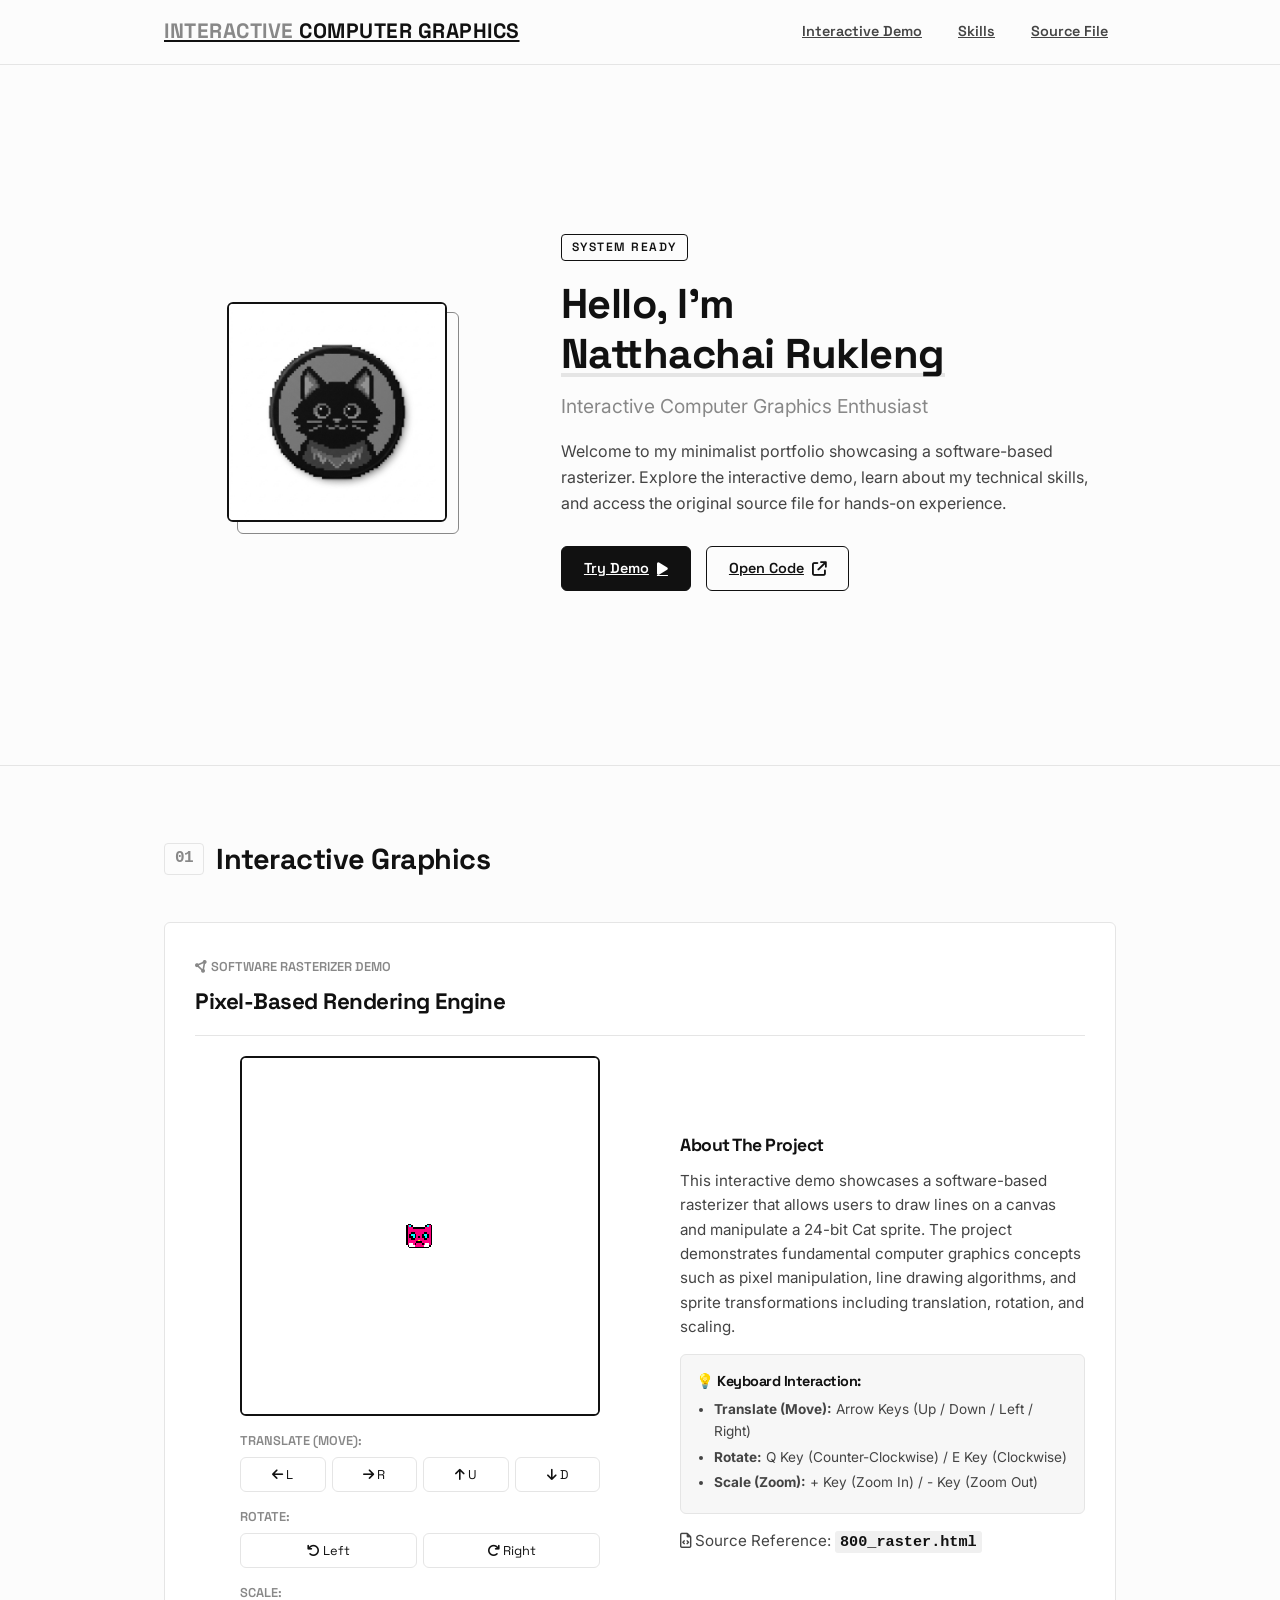
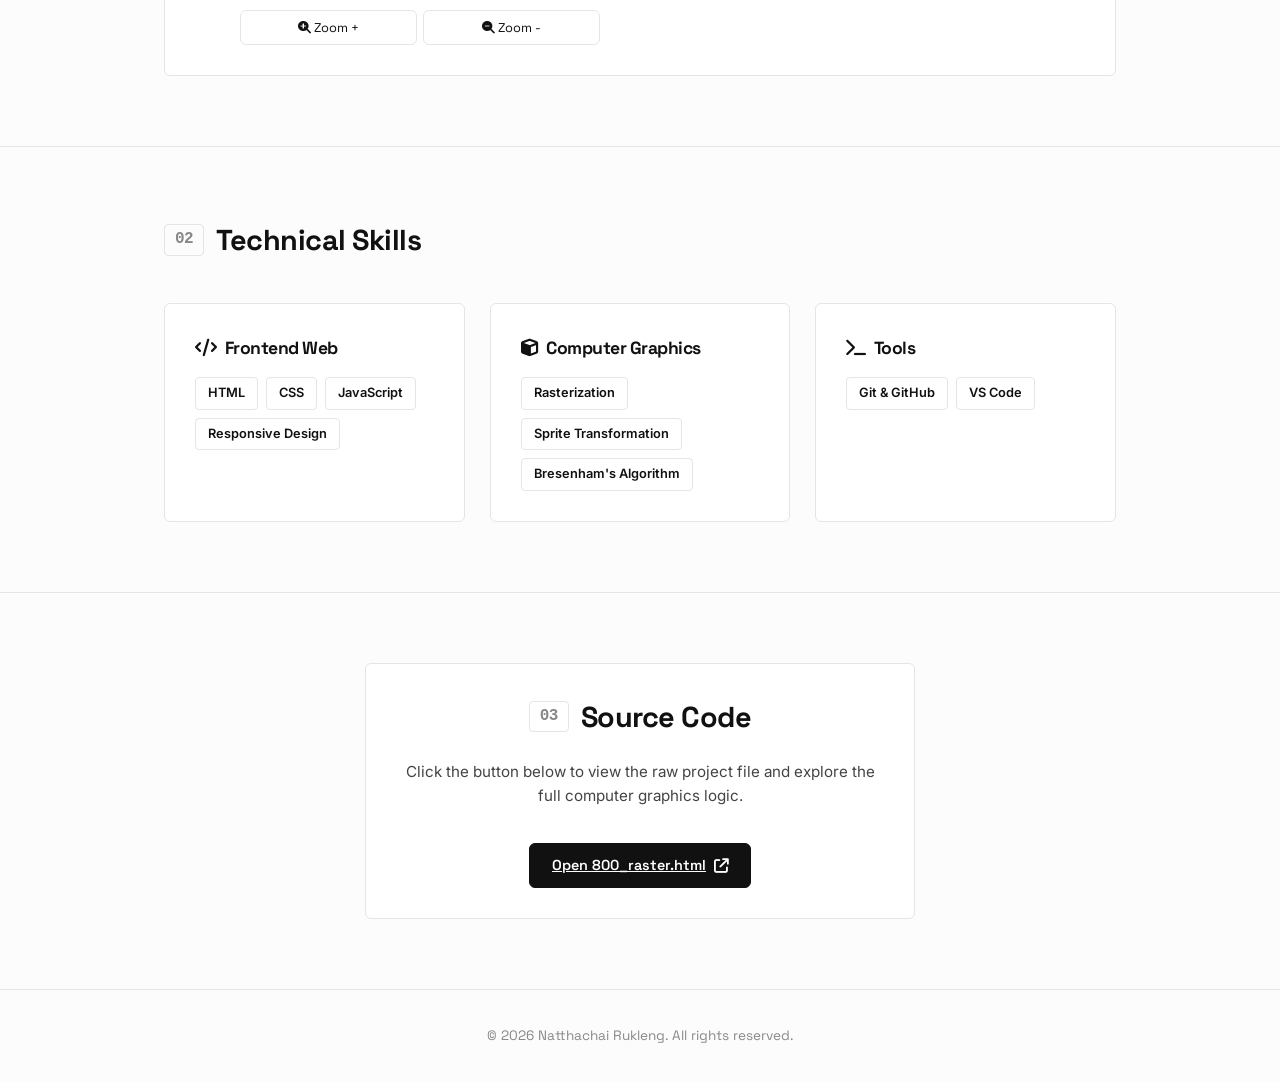
==== commit 59e6618f: "Add files via upload" ====
--- a/index.html
+++ b/index.html
@@ -449,7 +449,7 @@
                 // Scaling (Plus key = Zoom In, Minus key = Zoom Out)
                 case "+":
                 case "=":
-                    scale = Math.min(10.0, scale + 0.15);
+                    scale = Math.min(3.0, scale + 0.15);
                     break;
                 case "-":
                 case "_":
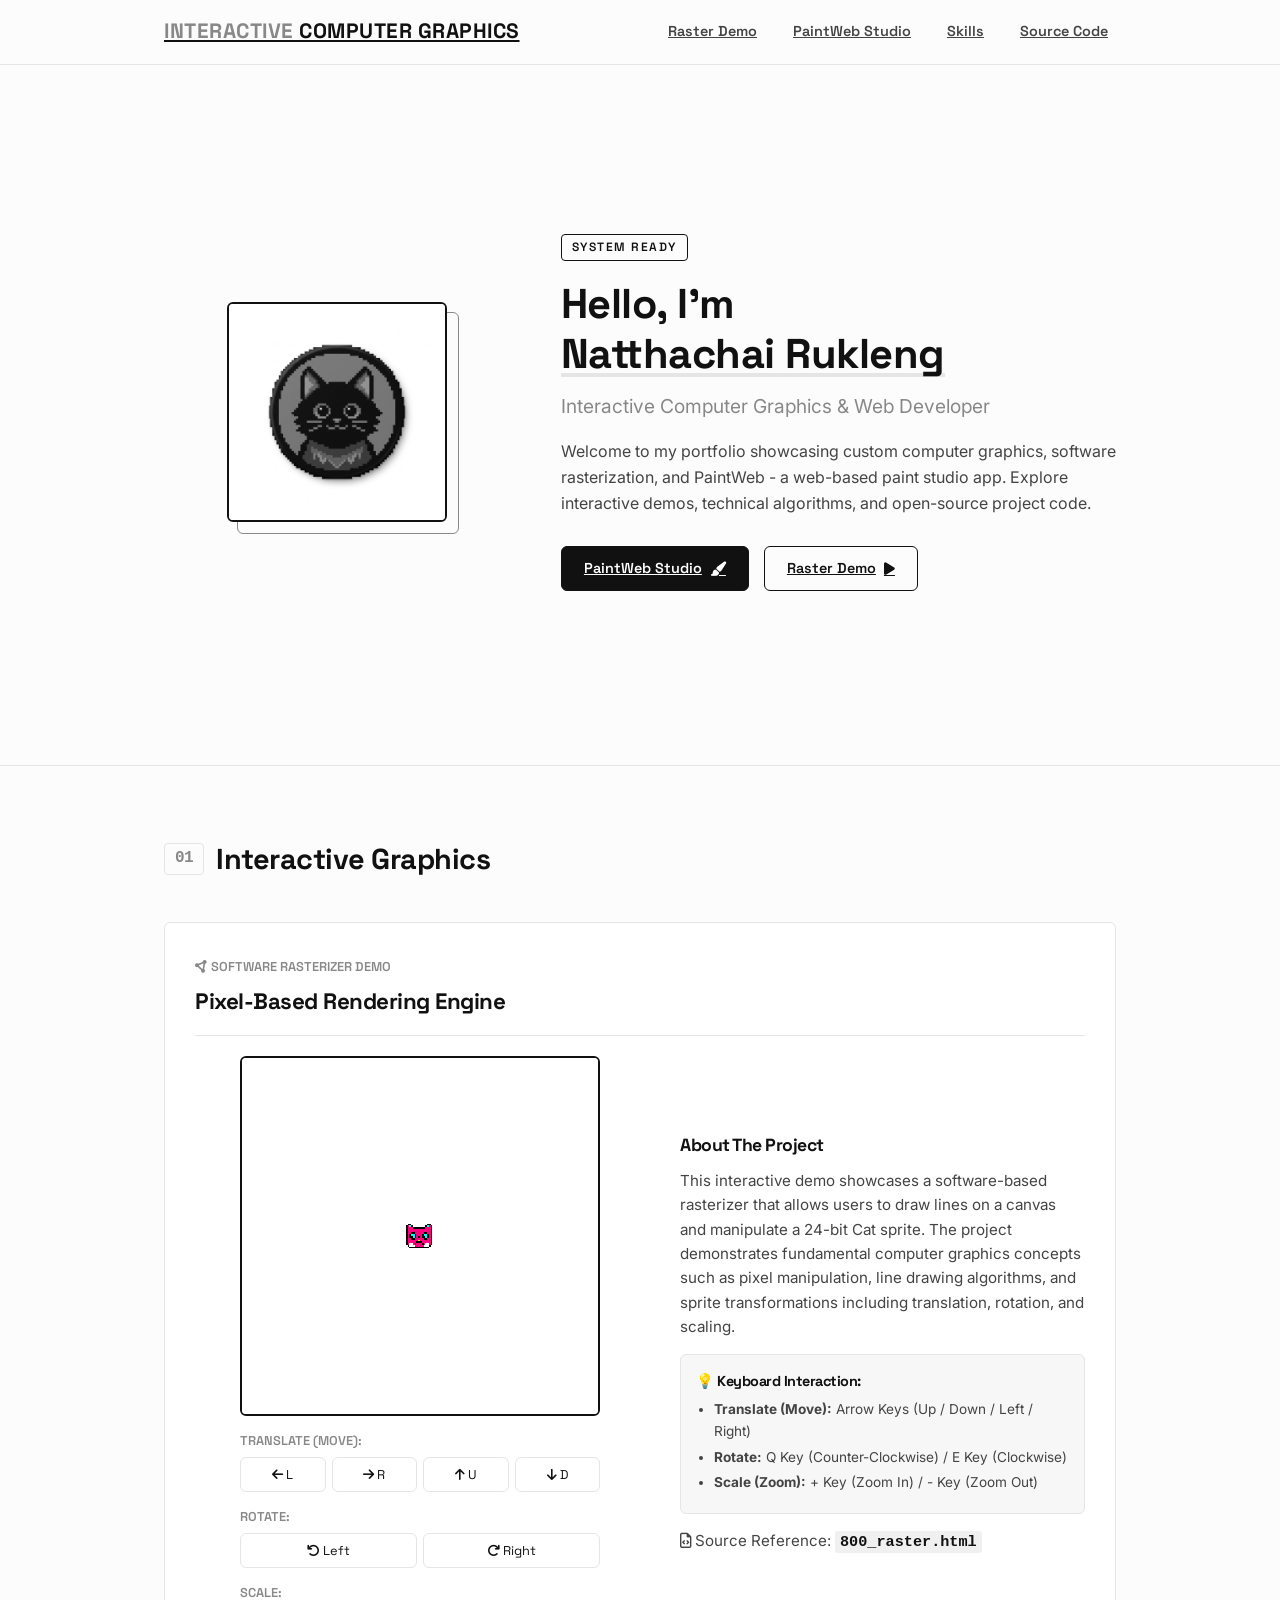
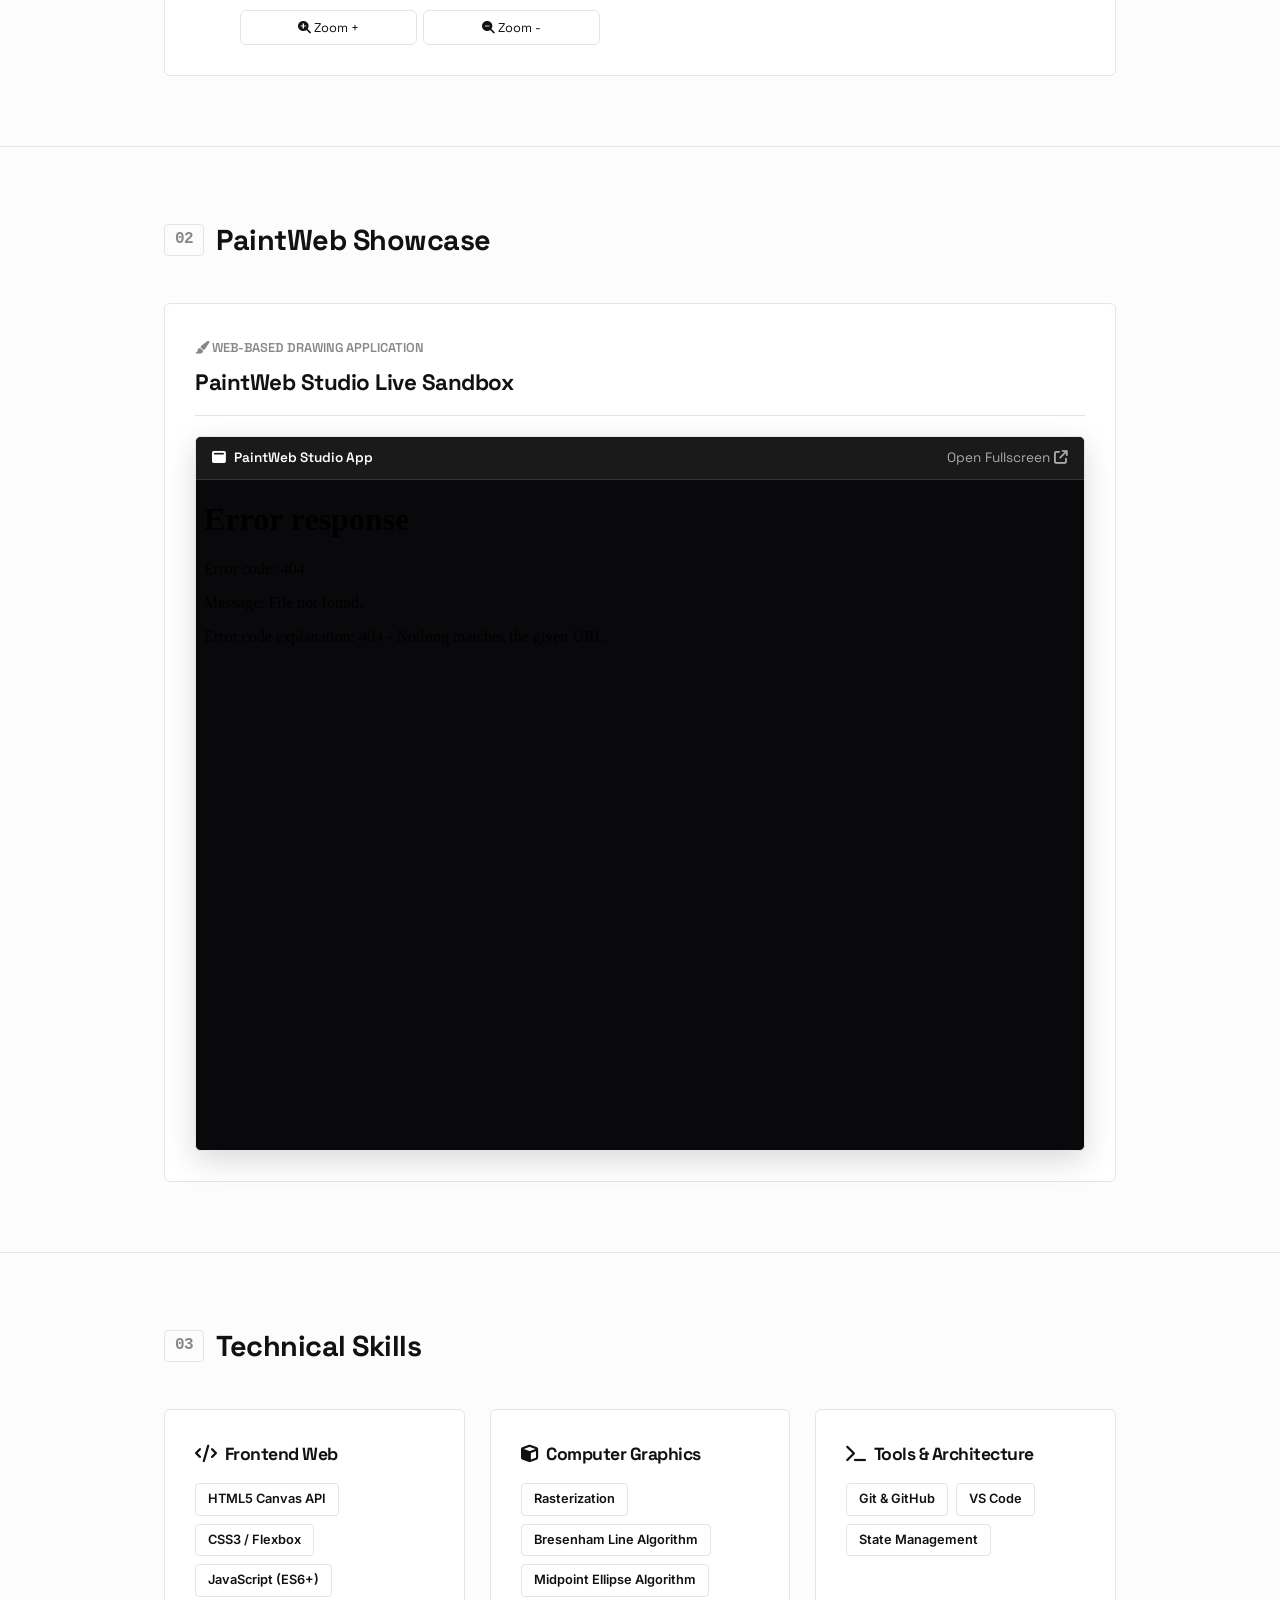
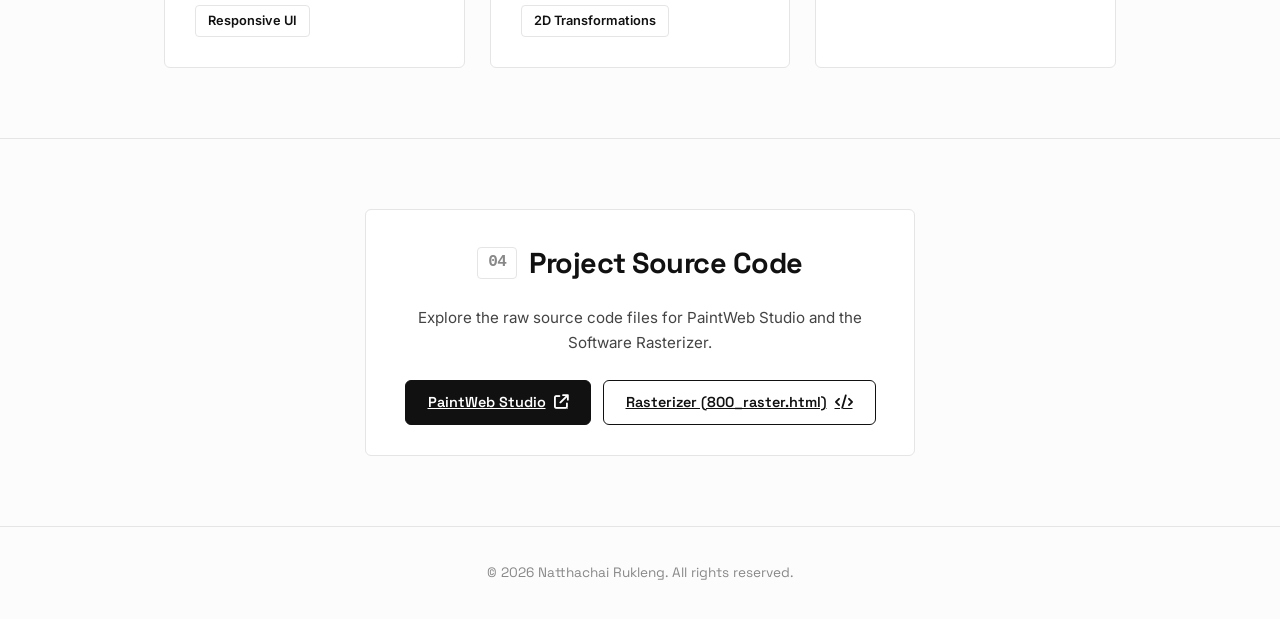
==== commit 7f6557bb: "Add files via upload" ====
--- a/index.html
+++ b/index.html
@@ -8,7 +8,7 @@
     <!-- 1. ดึงฟอนต์สไตล์โมเดิร์น เรียบหรู (Space Grotesk และ Inter) -->
     <link rel="preconnect" href="https://fonts.googleapis.com">
     <link rel="preconnect" href="https://fonts.gstatic.com" crossorigin>
-    <link href="https://fonts.googleapis.com/css2?family=Space+Grotesk:wght@400;600;700&family=Inter:wght@300;400;600&display=swap" rel="stylesheet">
+    <link href="https://fonts.googleapis.com/css2?family=Space+Grotesk:wght@400;600;700&family=Inter:wght@300;400;600" rel="stylesheet">
     
     <!-- 2. ดึงไอคอนจาก Font Awesome -->
     <link rel="stylesheet" href="https://cdnjs.cloudflare.com/ajax/libs/font-awesome/6.4.0/css/all.min.css">
@@ -25,9 +25,10 @@
         <div class="nav-container">
             <a href="#" class="logo"><span class="logo-accent">INTERACTIVE </span>COMPUTER GRAPHICS</a>
             <nav class="nav-links">
-                <a href="#showcase">Interactive Demo</a>
+                <a href="#showcase">Raster Demo</a>
+                <a href="#paintweb">PaintWeb Studio</a>
                 <a href="#skills">Skills</a>
-                <a href="#project-source">Source File</a>
+                <a href="#project-source">Source Code</a>
             </nav>
         </div>
     </header>
@@ -47,22 +48,20 @@
             <div class="hero-content">
                 <span class="hero-tag">System Ready</span>
                 <h1 class="hero-title">Hello, I'm <span class="text-highlight">Natthachai Rukleng</span></h1>
-                <p class="hero-subtitle">Interactive Computer Graphics Enthusiast</p>
+                <p class="hero-subtitle">Interactive Computer Graphics & Web Developer</p>
                 <p class="hero-desc">
-                    Welcome to my minimalist portfolio showcasing a software-based rasterizer. Explore the interactive demo, learn about my technical skills, and access the original source file for hands-on experience.
+                    Welcome to my portfolio showcasing custom computer graphics, software rasterization, and PaintWeb - a web-based paint studio app. Explore interactive demos, technical algorithms, and open-source project code.
                 </p>
                 <div class="hero-actions">
-                    <a href="#showcase" class="btn btn-primary">Try Demo <i class="fa-solid fa-play"></i></a>
-                    <!-- ปุ่มกดเปิดโค้ดดิบ 800_raster.html -->
-                    <a href="800_raster.html" target="_blank" class="btn btn-secondary">Open Code <i class="fa-solid fa-arrow-up-right-from-square"></i></a>
+                    <a href="#paintweb" class="btn btn-primary">PaintWeb Studio <i class="fa-solid fa-paintbrush"></i></a>
+                    <a href="#showcase" class="btn btn-secondary">Raster Demo <i class="fa-solid fa-play"></i></a>
                 </div>
             </div>
         </div>
     </section>
 
     <!-- ==========================================
-         ส่วนโชว์เคสโปรเจกต์ (Showcase Section)
-         * แสดงเดโมและการควมคุมวาดเส้น/หมุนขยายแมว *
+         ส่วนโชว์เคสโปรเจกต์ 01 (Raster Graphics Section)
          ========================================== -->
     <section id="showcase" class="section border-top">
         <div class="container">
@@ -138,20 +137,47 @@
     </section>
 
     <!-- ==========================================
+         ส่วน PaintWeb Showcase (PaintWeb Studio Section)
+         ========================================== -->
+    <section id="paintweb" class="section border-top">
+        <div class="container">
+            <h2 class="section-title"><span class="number-badge">02</span> PaintWeb Showcase</h2>
+            
+            <div class="showcase-container card-monotone">
+                <div class="showcase-header">
+                    <span class="showcase-badge"><i class="fa-solid fa-paintbrush"></i> Web-Based Drawing Application</span>
+                    <h3 class="showcase-title">PaintWeb Studio Live Sandbox</h3>
+                </div>
+
+                <!-- Live Sandbox แสดงผลโดยตรงบนหน้าเว็บ -->
+                <div class="paintweb-frame-wrapper" style="margin-top: 16px;">
+                    <div class="frame-bar">
+                        <span class="frame-title"><i class="fa-solid fa-window-maximize"></i> PaintWeb Studio App</span>
+                        <a href="paintweb/index.html" target="_blank" class="btn-open-external" title="Open Fullscreen" style="color: #aaaaaa; text-decoration: none; font-size: 0.85rem; font-family: 'Space Grotesk', sans-serif;">
+                            Open Fullscreen <i class="fa-solid fa-arrow-up-right-from-square"></i>
+                        </a>
+                    </div>
+                    <iframe src="paintweb/index.html" class="paintweb-iframe" title="PaintWeb Studio App" scrolling="no"></iframe>
+                </div>
+            </div>
+        </div>
+    </section>
+
+    <!-- ==========================================
          ส่วนรายการทักษะกราฟิกและฟรอนต์เอนด์ (Skills Section)
          ========================================== -->
     <section id="skills" class="section border-top">
         <div class="container">
-            <h2 class="section-title"><span class="number-badge">02</span> Technical Skills</h2>
+            <h2 class="section-title"><span class="number-badge">03</span> Technical Skills</h2>
             <div class="skills-grid">
                 
                 <div class="skills-category card-monotone">
                     <h3 class="category-title"><i class="fa-solid fa-code"></i> Frontend Web</h3>
                     <div class="tags-container">
-                        <span class="tag">HTML</span>
-                        <span class="tag">CSS</span>
-                        <span class="tag">JavaScript</span>
-                        <span class="tag">Responsive Design</span>
+                        <span class="tag">HTML5 Canvas API</span>
+                        <span class="tag">CSS3 / Flexbox</span>
+                        <span class="tag">JavaScript (ES6+)</span>
+                        <span class="tag">Responsive UI</span>
                     </div>
                 </div>
                 
@@ -159,16 +185,18 @@
                     <h3 class="category-title"><i class="fa-solid fa-cube"></i> Computer Graphics</h3>
                     <div class="tags-container">
                         <span class="tag">Rasterization</span>
-                        <span class="tag">Sprite Transformation</span>
-                        <span class="tag">Bresenham's Algorithm</span>
+                        <span class="tag">Bresenham Line Algorithm</span>
+                        <span class="tag">Midpoint Ellipse Algorithm</span>
+                        <span class="tag">2D Transformations</span>
                     </div>
                 </div>
                 
                 <div class="skills-category card-monotone">
-                    <h3 class="category-title"><i class="fa-solid fa-terminal"></i> Tools</h3>
+                    <h3 class="category-title"><i class="fa-solid fa-terminal"></i> Tools & Architecture</h3>
                     <div class="tags-container">
                         <span class="tag">Git & GitHub</span>
                         <span class="tag">VS Code</span>
+                        <span class="tag">State Management</span>
                     </div>
                 </div>
                 
@@ -182,14 +210,18 @@
     <section id="project-source" class="section border-top">
         <div class="container">
             <div class="contact-box card-monotone text-center">
-                <h2 class="section-title text-center" style="margin-bottom: 20px; justify-content: center;"><span class="number-badge">03</span> Source Code</h2>
+                <h2 class="section-title text-center" style="margin-bottom: 20px; justify-content: center;"><span class="number-badge">04</span> Project Source Code</h2>
                 <p class="contact-subtitle text-center">
-                    Click the button below to view the raw project file and explore the full computer graphics logic.
+                    Explore the raw source code files for PaintWeb Studio and the Software Rasterizer.
                 </p>
-                <!-- ปุ่มกดนำทางไปยังไฟล์ 800_raster.html ดั้งเดิม -->
-                <a href="800_raster.html" target="_blank" class="btn btn-primary" style="display: inline-flex; width: auto; margin-top: 10px;">
-                    Open 800_raster.html <i class="fa-solid fa-arrow-up-right-from-square"></i>
-                </a>
+                <div style="display: flex; gap: 12px; justify-content: center; flex-wrap: wrap; margin-top: 15px;">
+                    <a href="paintweb/index.html" target="_blank" class="btn btn-primary">
+                        PaintWeb Studio <i class="fa-solid fa-arrow-up-right-from-square"></i>
+                    </a>
+                    <a href="800_raster.html" target="_blank" class="btn btn-secondary">
+                        Rasterizer (800_raster.html) <i class="fa-solid fa-code"></i>
+                    </a>
+                </div>
             </div>
         </div>
     </section>
@@ -461,3 +493,5 @@
 
 </body>
 </html>
+
+
--- a/style.css
+++ b/style.css
@@ -647,3 +647,103 @@
         font-size: 1.5rem;
     }
 }
+
+/* ==========================================================================
+   ส่วนของ PaintWeb Showcase & Interactive Sandbox
+   ========================================================================== */
+.paintweb-desc {
+    color: var(--color-dark-gray);
+    font-size: 0.95rem;
+    margin-bottom: 20px;
+    line-height: 1.6;
+}
+
+.paintweb-features-grid {
+    display: grid;
+    grid-template-columns: repeat(auto-fit, minmax(200px, 1fr));
+    gap: 12px;
+    margin-bottom: 24px;
+}
+
+.feature-item {
+    background-color: #f7f7f7;
+    border: 1px solid var(--color-light-gray);
+    border-radius: var(--border-radius);
+    padding: 10px 14px;
+    font-size: 0.85rem;
+    font-weight: 600;
+    color: var(--color-black);
+    display: flex;
+    align-items: center;
+    gap: 8px;
+    transition: all var(--transition-speed) ease;
+}
+
+.feature-item:hover {
+    border-color: var(--color-black);
+    background-color: #ffffff;
+}
+
+.paintweb-actions {
+    display: flex;
+    flex-wrap: wrap;
+    gap: 12px;
+}
+
+.paintweb-frame-wrapper {
+    background-color: #111111;
+    border: 1px solid var(--color-light-gray);
+    border-radius: var(--border-radius);
+    overflow: hidden;
+    box-shadow: 0 10px 30px rgba(0, 0, 0, 0.15);
+    transition: all 0.3s ease;
+}
+
+.frame-bar {
+    background-color: #1a1a1a;
+    padding: 10px 16px;
+    display: flex;
+    justify-content: space-between;
+    align-items: center;
+    border-bottom: 1px solid #333333;
+}
+
+.frame-title {
+    color: #ffffff;
+    font-size: 0.85rem;
+    font-weight: 600;
+    font-family: 'Space Grotesk', sans-serif;
+    display: flex;
+    align-items: center;
+    gap: 8px;
+}
+
+.btn-close-sm {
+    background: transparent;
+    border: none;
+    color: #aaaaaa;
+    font-size: 1.4rem;
+    line-height: 1;
+    cursor: pointer;
+    padding: 0 4px;
+}
+
+.btn-close-sm:hover {
+    color: #ffffff;
+}
+
+.paintweb-iframe {
+    width: 100%;
+    height: 670px;
+    border: none;
+    display: block;
+    background-color: #09090b;
+    overflow: hidden;
+}
+
+@media (max-width: 768px) {
+    .paintweb-iframe {
+        height: 670px;
+    }
+}
+
